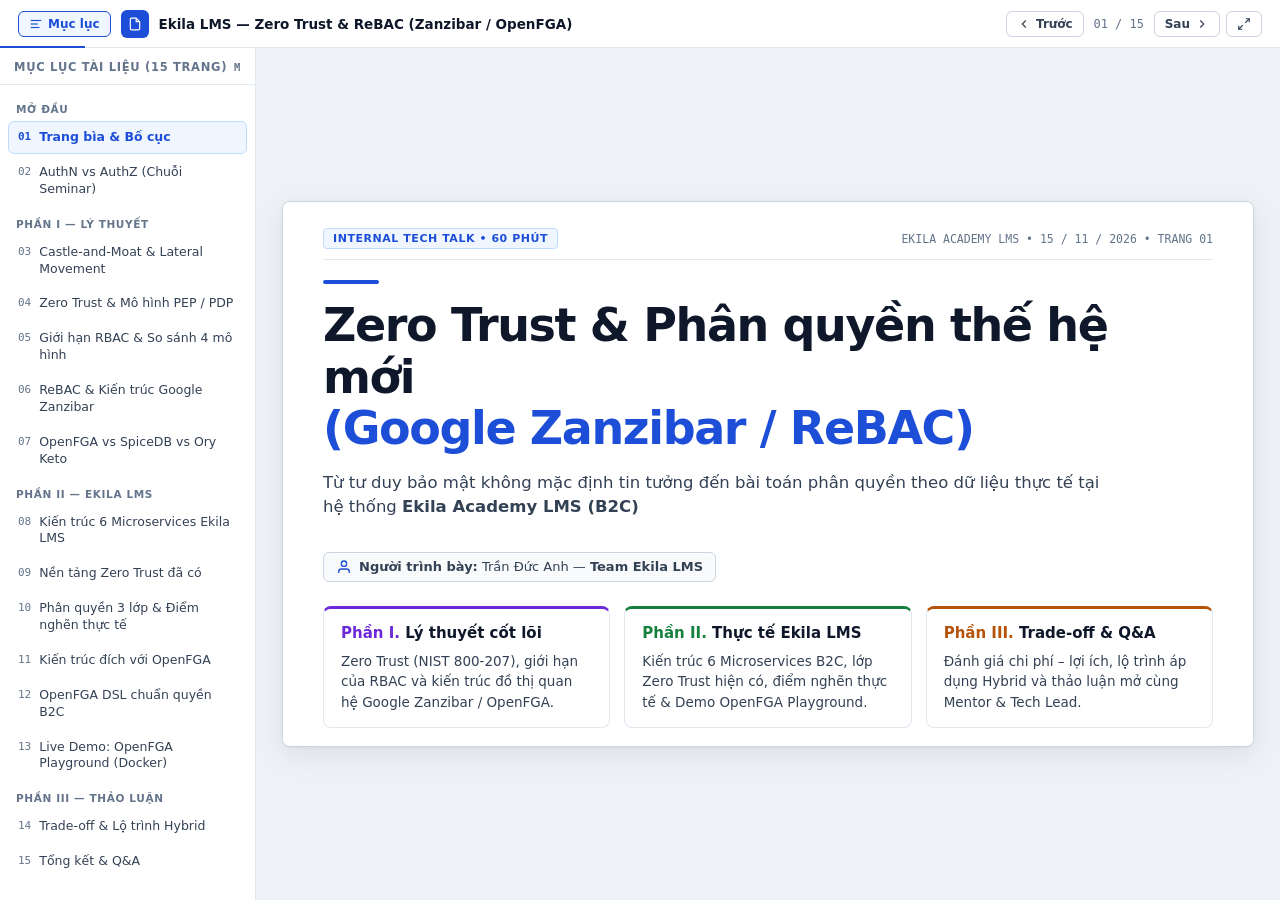
==== slides/index.html @ b3f42237 "chore: initial seminar slides, OpenFGA B2C model, docs, and CI/Pages workflow" ====
<!DOCTYPE html>
<html lang="vi">
<head>
<meta charset="UTF-8" />
<meta name="viewport" content="width=device-width, initial-scale=1.0" />
<title>Zero Trust &amp; Phân quyền thế hệ mới (Zanzibar / ReBAC) — Ekila LMS</title>
<link rel="stylesheet" href="styles.css" />
<script defer src="app.js"></script>
</head>
<body>

<!-- Top Document Toolbar (Clean, Minimalist) -->
<header class="topbar">
  <div class="brand-group">
    <button class="btn active" id="outlineBtn" onclick="toggleOutline()" title="Bật/tắt Mục lục (M)">
      <svg class="ico-sm" viewBox="0 0 24 24" fill="none" stroke="currentColor" stroke-width="2"><line x1="3" y1="6" x2="21" y2="6"/><line x1="3" y1="12" x2="15" y2="12"/><line x1="3" y1="18" x2="18" y2="18"/></svg>
      Mục lục
    </button>
    <div class="doc-icon" aria-hidden="true">
      <svg class="ico-sm" viewBox="0 0 24 24" fill="none" stroke="currentColor" stroke-width="2"><path d="M14 2H6a2 2 0 0 0-2 2v16a2 2 0 0 0 2 2h12a2 2 0 0 0 2-2V8z"/><polyline points="14 2 14 8 20 8"/></svg>
    </div>
    <span class="doc-title">Ekila LMS — Zero Trust &amp; ReBAC (Zanzibar / OpenFGA)</span>
  </div>

  <div class="toolbar-actions">
    <button class="btn" onclick="prevSlide()" aria-label="Trang trước">
      <svg class="ico-sm" viewBox="0 0 24 24" fill="none" stroke="currentColor" stroke-width="2"><polyline points="15 18 9 12 15 6"/></svg>
      Trước
    </button>
    <span class="counter" id="slideCounter">01 / 15</span>
    <button class="btn" onclick="nextSlide()" aria-label="Trang tiếp theo">
      Sau
      <svg class="ico-sm" viewBox="0 0 24 24" fill="none" stroke="currentColor" stroke-width="2"><polyline points="9 18 15 12 9 6"/></svg>
    </button>
    <button class="btn" onclick="toggleFullscreen()" title="Toàn màn hình (F)" aria-label="Toàn màn hình">
      <svg class="ico-sm" viewBox="0 0 24 24" fill="none" stroke="currentColor" stroke-width="2"><polyline points="15 3 21 3 21 9"/><polyline points="9 21 3 21 3 15"/><line x1="21" y1="3" x2="14" y2="10"/><line x1="3" y1="21" x2="10" y2="14"/></svg>
    </button>
  </div>
  <div class="progress-track"><div class="progress-line" id="progressLine"></div></div>
</header>

<!-- Workspace: Document Outline + 16:9 Paper Sheet -->
<div class="workspace">
  <aside class="outline" id="outlineRail">
    <div class="outline-head">
      <span>Mục lục tài liệu (15 trang)</span>
      <span style="font-family:var(--mono); font-size:10.5px;">M</span>
    </div>
    <div class="outline-list" id="outlineList"></div>
  </aside>

  <main class="stage">
    <div class="deck" id="deck">

      <!-- TRANG 01: COVER -->
      <section class="slide active" data-group="Mở đầu" data-title="Trang bìa & Bố cục">
        <div class="slide-top stagger" style="--i:0">
          <span class="badge">Internal Tech Talk • 60 Phút</span>
          <span class="slide-tag">EKILA ACADEMY LMS • 15 / 11 / 2026 • TRANG 01</span>
        </div>
        <div class="cover-wrap">
          <div class="cover-rule stagger" style="--i:1"></div>
          <div class="cover-title stagger" style="--i:1">
            Zero Trust &amp; Phân quyền thế hệ mới<br>
            <span class="c-primary">(Google Zanzibar / ReBAC)</span>
          </div>
          <p class="subtitle stagger" style="--i:2; font-size: 16.5px; max-width: 780px; color: var(--ink-2);">
            Từ tư duy bảo mật không mặc định tin tưởng đến bài toán phân quyền theo dữ liệu thực tế tại hệ thống <strong>Ekila Academy LMS (B2C)</strong>
          </p>
          <div class="cover-meta stagger" style="--i:3">
            <div class="pill">
              <svg class="ico c-primary" viewBox="0 0 24 24" fill="none" stroke="currentColor" stroke-width="2"><path d="M20 21v-2a4 4 0 0 0-4-4H8a4 4 0 0 0-4 4v2"/><circle cx="12" cy="7" r="4"/></svg>
              <span><strong>Người trình bày:</strong> Trần Đức Anh — <strong>Team Ekila LMS</strong></span>
            </div>
          </div>
          <div class="grid-3 stagger" style="--i:4; margin-top: 8px; flex: 0 0 auto;">
            <div class="card b-violet">
              <h3><span><span class="c-violet">Phần I.</span> Lý thuyết cốt lõi</span></h3>
              <p>Zero Trust (NIST 800-207), giới hạn của RBAC và kiến trúc đồ thị quan hệ Google Zanzibar / OpenFGA.</p>
            </div>
            <div class="card b-green">
              <h3><span><span class="c-green">Phần II.</span> Thực tế Ekila LMS</span></h3>
              <p>Kiến trúc 6 Microservices B2C, lớp Zero Trust hiện có, điểm nghẽn thực tế &amp; Demo OpenFGA Playground.</p>
            </div>
            <div class="card b-amber">
              <h3><span><span class="c-amber">Phần III.</span> Trade-off &amp; Q&amp;A</span></h3>
              <p>Đánh giá chi phí – lợi ích, lộ trình áp dụng Hybrid và thảo luận mở cùng Mentor &amp; Tech Lead.</p>
            </div>
          </div>
        </div>
      </section>

      <!-- TRANG 02: AUTHN VS AUTHZ -->
      <section class="slide" data-group="Mở đầu" data-title="AuthN vs AuthZ (Chuỗi Seminar)">
        <div class="slide-top stagger" style="--i:0">
          <span class="badge">Mở đầu • Đặt vấn đề</span>
          <span class="slide-tag">AuthN vs. AuthZ • Trang 02</span>
        </div>
        <h1 class="title stagger" style="--i:1">Kết nối chuỗi Seminar: <span class="c-primary">AuthN</span> chưa phải là <span class="c-green">AuthZ</span></h1>
        <p class="subtitle stagger" style="--i:2">Vì sao đã có Identity / Keycloak SSO và RBAC rồi mà hệ thống vẫn có thể bị rò rỉ dữ liệu (IDOR)?</p>

        <div class="grid-3" style="align-items: stretch;">
          <div class="card b-primary stagger" style="--i:3">
            <h3><span>1. Keycloak SSO / Identity</span> <span class="badge">AuthN</span></h3>
            <p><strong>Câu hỏi:</strong> <em>"Bạn có đúng là Trần Đức Anh không?"</em></p>
            <ul class="clean">
              <li>Đăng nhập, Google OAuth2, cấp phát JWT / HttpOnly Cookie.</li>
              <li>Quản lý phiên và khóa tài khoản tạm thời khi sai mật khẩu.</li>
              <li><strong>Giới hạn:</strong> Token chỉ biết danh tính và Role tổng quát, không biết bạn đã mua khóa học nào.</li>
            </ul>
          </div>
          <div class="card b-violet stagger" style="--i:4">
            <h3><span>2. RBAC Microservices</span> <span class="badge p1">AuthZ Thô</span></h3>
            <p><strong>Câu hỏi:</strong> <em>"Role INSTRUCTOR có được gọi API sửa khóa học không?"</em></p>
            <ul class="clean">
              <li>Ánh xạ <code class="inline">Role → Endpoint / Action</code> rất gọn nhẹ.</li>
              <li>Chặn nhanh người lạ hoặc Học viên gọi API của Admin.</li>
              <li><strong>Giới hạn:</strong> Không phân biệt được Giảng viên A đang sửa khóa của mình hay khóa của Giảng viên B.</li>
            </ul>
          </div>
          <div class="card b-green stagger" style="--i:5">
            <h3><span>3. Zero Trust &amp; ReBAC</span> <span class="badge p2">AuthZ Mịn</span></h3>
            <p><strong>Câu hỏi:</strong> <em>"User X có quan hệ gì với đúng bản ghi Y tại thời điểm này?"</em></p>
            <ul class="clean green">
              <li>Không tin mặc định request nội bộ giữa các microservice.</li>
              <li>Kiểm tra quyền theo <strong>mối quan hệ</strong> tới tận từng khóa học, bài giảng, bài thi, đơn hàng.</li>
              <li>Chặn đứng tấn công <strong>IDOR</strong> (OWASP API Top 10 #1).</li>
            </ul>
          </div>
        </div>
        <div class="callout stagger" style="--i:6; margin-top: 14px;">
          <strong>Key Takeaway:</strong> Identity/SSO giải quyết <strong>danh tính</strong>; RBAC giải quyết <strong>quyền theo chức năng</strong>; ReBAC + Zero Trust giải quyết <strong>quyền theo từng tài nguyên &amp; từng ngữ cảnh gọi dịch vụ</strong>.
        </div>
      </section>

      <!-- TRANG 03: CASTLE AND MOAT -->
      <section class="slide" data-group="Phần I — Lý thuyết" data-title="Castle-and-Moat & Lateral Movement">
        <div class="slide-top stagger" style="--i:0">
          <span class="badge p1">Phần I • Zero Trust</span>
          <span class="slide-tag">Castle-and-Moat • Trang 03</span>
        </div>
        <h1 class="title stagger" style="--i:1">Sự sụp đổ của <span class="c-red">Castle-and-Moat</span> &amp; Kịch bản Lateral Movement</h1>
        <p class="subtitle stagger" style="--i:2">Khi "vào được mạng nội bộ là an toàn" trở thành điểm chết trong kiến trúc Microservices</p>

        <div class="grid-2">
          <div class="svg-box stagger" style="--i:3">
            <svg viewBox="0 0 560 320" xmlns="http://www.w3.org/2000/svg">
              <defs>
                <marker id="arrRed" markerWidth="8" markerHeight="8" refX="6" refY="3" orient="auto"><path d="M0,0 L0,6 L7,3 z" fill="#dc2626"/></marker>
                <marker id="arrBlue" markerWidth="8" markerHeight="8" refX="6" refY="3" orient="auto"><path d="M0,0 L0,6 L7,3 z" fill="#1d4ed8"/></marker>
              </defs>
              <rect x="175" y="18" width="370" height="284" rx="8" fill="#ffffff" stroke="#94a3b8" stroke-dasharray="6 5" stroke-width="1.6"/>
              <text x="360" y="40" text-anchor="middle" fill="#475569" font-size="11.5" font-weight="700">MẠNG NỘI BỘ ("VÙNG TIN CẬY" TRUYỀN THỐNG)</text>

              <rect x="14" y="110" width="98" height="64" rx="6" fill="#fef2f2" stroke="#dc2626" stroke-width="1.6"/>
              <text x="63" y="138" text-anchor="middle" fill="#991b1b" font-size="12" font-weight="700">Attacker</text>
              <text x="63" y="156" text-anchor="middle" fill="#dc2626" font-size="10">Khai thác / SSRF</text>

              <rect x="194" y="110" width="98" height="64" rx="6" fill="#eff6ff" stroke="#1d4ed8" stroke-width="1.6"/>
              <text x="243" y="138" text-anchor="middle" fill="#1e3a8a" font-size="12" font-weight="700">API Gateway</text>
              <text x="243" y="156" text-anchor="middle" fill="#475569" font-size="10">Chốt chặn biên</text>

              <rect x="336" y="68" width="184" height="58" rx="6" fill="#fffbeb" stroke="#d97706" stroke-width="1.6"/>
              <text x="428" y="93" text-anchor="middle" fill="#92400e" font-size="12" font-weight="700">Service Phụ (Bị chiếm)</text>
              <text x="428" y="110" text-anchor="middle" fill="#475569" font-size="10">Hoặc giả mạo X-User-Id</text>

              <rect x="336" y="176" width="184" height="64" rx="6" fill="#fef2f2" stroke="#dc2626" stroke-width="1.6"/>
              <text x="428" y="203" text-anchor="middle" fill="#991b1b" font-size="12" font-weight="700">Commerce / Identity</text>
              <text x="428" y="221" text-anchor="middle" fill="#475569" font-size="10">Tin mặc định cuộc gọi nội bộ</text>

              <line x1="112" y1="142" x2="188" y2="142" stroke="#1d4ed8" stroke-width="2" class="flow-line" marker-end="url(#arrBlue)"/>
              <line x1="292" y1="128" x2="330" y2="100" stroke="#dc2626" stroke-width="2" class="flow-line" marker-end="url(#arrRed)"/>
              <line x1="428" y1="126" x2="428" y2="170" stroke="#dc2626" stroke-width="2.2" class="flow-line" marker-end="url(#arrRed)"/>
              <text x="438" y="154" fill="#dc2626" font-size="11" font-weight="700">Lateral Movement</text>

              <rect x="200" y="255" width="320" height="32" rx="6" fill="#fef2f2" stroke="#fecaca"/>
              <text x="360" y="275" text-anchor="middle" fill="#991b1b" font-size="11.5" font-weight="600">Không kiểm tra chữ ký &amp; quyền nội bộ → Sập dây chuyền</text>
            </svg>
          </div>
          <div class="card b-red stagger" style="--i:4">
            <h3>Vì sao Castle-and-Moat thất bại ở Microservices?</h3>
            <ul class="clean red">
              <li><strong>Bề mặt tấn công phân tán:</strong> Không còn 1 máy chủ nguyên khối; nhiều service giao tiếp qua mạng nội bộ, container và hàng đợi.</li>
              <li><strong>Rủi ro Header Spoofing:</strong> Nếu service phía sau tin mù quáng vào <code class="inline">X-User-Id</code> mà không xác minh chữ ký từ Gateway, lỗ hổng ở 1 service phụ có thể giả danh Admin.</li>
              <li><strong>Lateral Movement (Di chuyển ngang):</strong> Service phụ bị xâm nhập dễ dàng gọi sang endpoint nội bộ của Thanh toán hoặc Identity nếu thiếu xác thực từng hop.</li>
            </ul>
            <div class="callout red" style="margin-top:auto;">
              <strong>Chuyển đổi tư duy:</strong> Ranh giới bảo mật không còn nằm ở "bức tường mạng" mà nằm trên <strong>từng request, từng danh tính và từng đối tượng dữ liệu</strong>.
            </div>
          </div>
        </div>
      </section>

      <!-- TRANG 04: ZERO TRUST & PEP/PDP -->
      <section class="slide" data-group="Phần I — Lý thuyết" data-title="Zero Trust & Mô hình PEP / PDP">
        <div class="slide-top stagger" style="--i:0">
          <span class="badge p1">Phần I • Zero Trust</span>
          <span class="slide-tag">NIST SP 800-207 • Trang 04</span>
        </div>
        <h1 class="title stagger" style="--i:1">Zero Trust Architecture: <span class="c-primary">3 Trụ cột</span> &amp; Mô hình <span class="c-green">PEP / PDP</span></h1>
        <p class="subtitle stagger" style="--i:2">"Never Trust, Always Verify" — Không tin mặc định bất kỳ request nào, kể cả từ mạng nội bộ</p>

        <div class="grid-3" style="flex: 0 0 auto; margin-bottom: 14px;">
          <div class="card b-primary stagger" style="--i:3">
            <h3>1. Verify Explicitly</h3>
            <p>Luôn xác thực và kiểm tra quyền dựa trên đầy đủ ngữ cảnh: JWT ngắn hạn, chữ ký nội bộ, danh tính dịch vụ gọi và trạng thái phiên.</p>
          </div>
          <div class="card b-green stagger" style="--i:4">
            <h3>2. Least Privilege</h3>
            <p>Chỉ cấp quyền tối thiểu vừa đủ trên đúng tài nguyên cần thao tác (chỉ học khóa đã mua, chỉ sửa bài thuộc khóa mình).</p>
          </div>
          <div class="card b-amber stagger" style="--i:5">
            <h3>3. Assume Breach</h3>
            <p>Thiết kế với tâm thế kẻ tấn công đã vào trong: cô lập dịch vụ nội bộ, xác thực từng hop, nhật ký kiểm toán bất biến.</p>
          </div>
        </div>

        <div class="card stagger" style="--i:6; flex:1;">
          <h3>Kiến trúc tách rời PEP (Thực thi) &amp; PDP (Ra quyết định)</h3>
          <div class="svg-box" style="height: 185px;">
            <svg viewBox="0 0 820 155" xmlns="http://www.w3.org/2000/svg">
              <defs>
                <marker id="arB4" markerWidth="8" markerHeight="8" refX="6" refY="3" orient="auto"><path d="M0,0 L0,6 L7,3 z" fill="#1d4ed8"/></marker>
                <marker id="arG4" markerWidth="8" markerHeight="8" refX="6" refY="3" orient="auto"><path d="M0,0 L0,6 L7,3 z" fill="#15803d"/></marker>
                <marker id="arV4" markerWidth="8" markerHeight="8" refX="6" refY="3" orient="auto"><path d="M0,0 L0,6 L7,3 z" fill="#6d28d9"/></marker>
              </defs>
              <rect x="14" y="42" width="120" height="66" rx="6" fill="#ffffff" stroke="#94a3b8" stroke-width="1.5"/>
              <text x="74" y="70" text-anchor="middle" fill="#0f172a" font-size="13" font-weight="700">Client + JWT</text>
              <text x="74" y="90" text-anchor="middle" fill="#64748b" font-size="11">Request API</text>

              <rect x="180" y="42" width="150" height="66" rx="6" fill="#eff6ff" stroke="#1d4ed8" stroke-width="1.6"/>
              <text x="255" y="68" text-anchor="middle" fill="#1e3a8a" font-size="13" font-weight="700">Gateway (AuthN)</text>
              <text x="255" y="88" text-anchor="middle" fill="#475569" font-size="10.5">Verify JWT + Ký nội bộ</text>

              <rect x="380" y="34" width="190" height="82" rx="6" fill="#f0fdf4" stroke="#15803d" stroke-width="1.6"/>
              <text x="475" y="60" text-anchor="middle" fill="#166534" font-size="13" font-weight="700">Microservice (PEP)</text>
              <text x="475" y="78" text-anchor="middle" fill="#334155" font-size="11">Policy Enforcement Point</text>
              <text x="475" y="96" text-anchor="middle" fill="#64748b" font-size="10">Thực thi &amp; ẩn lỗi 404</text>

              <rect x="630" y="34" width="175" height="82" rx="6" fill="#f5f3ff" stroke="#6d28d9" stroke-width="1.6"/>
              <text x="717" y="60" text-anchor="middle" fill="#5b21b6" font-size="13" font-weight="700">AuthZ Engine (PDP)</text>
              <text x="717" y="78" text-anchor="middle" fill="#334155" font-size="11">Policy Decision Point</text>
              <text x="717" y="96" text-anchor="middle" fill="#64748b" font-size="10">OpenFGA / Zanzibar Graph</text>

              <line x1="134" y1="75" x2="174" y2="75" stroke="#1d4ed8" stroke-width="2" class="flow-line" marker-end="url(#arB4)"/>
              <line x1="330" y1="75" x2="374" y2="75" stroke="#1d4ed8" stroke-width="2" class="flow-line" marker-end="url(#arB4)"/>
              <line x1="570" y1="62" x2="624" y2="62" stroke="#15803d" stroke-width="2" class="flow-line" marker-end="url(#arG4)"/>
              <text x="597" y="54" text-anchor="middle" fill="#15803d" font-size="10.5" font-weight="700">Check?</text>
              <line x1="624" y1="90" x2="576" y2="90" stroke="#6d28d9" stroke-width="2" class="flow-line-slow" marker-end="url(#arV4)"/>
              <text x="600" y="106" text-anchor="middle" fill="#6d28d9" font-size="10.5" font-weight="700">Allow / Deny</text>
            </svg>
          </div>
        </div>
      </section>

      <!-- TRANG 05: GIOI HAN RBAC -->
      <section class="slide" data-group="Phần I — Lý thuyết" data-title="Giới hạn RBAC & So sánh 4 mô hình">
        <div class="slide-top stagger" style="--i:0">
          <span class="badge p1">Phần I • Giới hạn mô hình cũ</span>
          <span class="slide-tag">ACL vs RBAC vs ABAC vs ReBAC • Trang 05</span>
        </div>
        <h1 class="title stagger" style="--i:1">Vì sao <span class="c-amber">RBAC</span> truyền thống chưa đủ khi hệ thống mở rộng?</h1>
        <p class="subtitle stagger" style="--i:2">So sánh 4 mô hình phân quyền và 2 bẫy kỹ thuật khiến RBAC quá tải</p>

        <table class="cmp stagger" style="--i:3; margin-bottom: 14px;">
          <thead>
            <tr>
              <th>Tiêu chí</th>
              <th>ACL</th>
              <th>RBAC</th>
              <th>ABAC</th>
              <th>ReBAC (Zanzibar)</th>
            </tr>
          </thead>
          <tbody>
            <tr>
              <td><strong>Đơn vị cốt lõi</strong></td>
              <td>Danh sách User gắn vào Resource</td>
              <td>Role tĩnh (<code class="inline">INSTRUCTOR</code>)</td>
              <td>Thuộc tính (IP, giờ, phòng ban...)</td>
              <td><strong>Đồ thị quan hệ</strong> (<code class="inline">object#rel@user</code>)</td>
            </tr>
            <tr>
              <td><strong>Phân cấp &amp; Kế thừa</strong></td>
              <td>Không</td>
              <td>Hạn chế (kế thừa Role)</td>
              <td>Khó biểu diễn cây tài nguyên</td>
              <td><strong>Tự nhiên</strong> (Course → Lesson / Quiz)</td>
            </tr>
            <tr>
              <td><strong>Độ mịn theo dữ liệu</strong></td>
              <td>Tốt nhưng rời rạc</td>
              <td><strong>Kém</strong> (dễ lộ IDOR nếu thiếu guard)</td>
              <td>Tốt nhưng rule dễ phình to</td>
              <td><strong>Cực mịn</strong> tới từng bản ghi</td>
            </tr>
            <tr>
              <td><strong>Kiểm toán "Ai có quyền gì?"</strong></td>
              <td>Chậm</td>
              <td>Chỉ biết theo Role</td>
              <td>Rất khó Audit</td>
              <td><strong>Nhanh</strong> (<code class="inline">ListObjects</code> / <code class="inline">Expand</code>)</td>
            </tr>
            <tr class="hl">
              <td><strong>Phù hợp nhất cho</strong></td>
              <td>File đơn giản</td>
              <td>Phân quyền API / Menu thô</td>
              <td>Luật theo ngữ cảnh thời gian/IP</td>
              <td><strong>Microservices nhiều quan hệ dữ liệu</strong></td>
            </tr>
          </tbody>
        </table>

        <div class="grid-2 stagger" style="--i:4; flex: 0 0 auto;">
          <div class="callout amber">
            <strong>Role Explosion (Bùng nổ vai trò):</strong> Nếu cố nhét ID khóa học vào Role (<code class="inline">INSTRUCTOR_COURSE_101</code>), khi có 10.000 khóa học thì JWT phình to và không thể quản trị nổi.
          </div>
          <div class="callout red">
            <strong>Logic kiểm tra sở hữu rải rác:</strong> Để chặn IDOR, developer phải tự viết logic kiểm tra sở hữu lặp đi lặp lại trong từng Service và từng câu truy vấn SQL.
          </div>
        </div>
      </section>

      <!-- TRANG 06: REBAC & GOOGLE ZANZIBAR (MERGED, ZERO OVERLAP) -->
      <section class="slide" data-group="Phần I — Lý thuyết" data-title="ReBAC & Kiến trúc Google Zanzibar">
        <div class="slide-top stagger" style="--i:0">
          <span class="badge p1">Phần I • ReBAC &amp; Google Zanzibar</span>
          <span class="slide-tag">Graph Model &amp; Consistency • Trang 06</span>
        </div>
        <h1 class="title stagger" style="--i:1">Tư duy <span class="c-green">ReBAC</span> &amp; Kiến trúc <span class="c-primary">Google Zanzibar</span></h1>
        <p class="subtitle stagger" style="--i:2">Biểu diễn quyền bằng đồ thị <code class="inline">object#relation@user</code> với độ trễ &lt; 10ms và nhất quán cao</p>

        <div class="grid-12">
          <div style="display:flex; flex-direction:column; gap:10px;">
            <div class="card b-green stagger" style="--i:3">
              <h3>1. Relation Tuples &amp; Kế thừa bắc cầu</h3>
              <pre class="code"><span class="tp">course:spring-boot</span>#<span class="rel">instructor</span>@<span class="kw">user:duy</span>
<span class="tp">course:spring-boot</span>#<span class="rel">enrolled</span>@<span class="kw">user:khanh</span>
<span class="tp">lesson:jwt-01</span>#<span class="rel">parent_course</span>@<span class="tp">course:spring-boot</span></pre>
              <p>Chỉ cần nối 1 cạnh <code class="inline">enrolled</code> tới Khóa học — engine tự suy diễn (<code class="inline">from</code>) xuống toàn bộ Bài giảng &amp; Quiz con.</p>
            </div>

            <div class="card b-amber stagger" style="--i:4">
              <h3>2. Cơ chế cốt lõi của Google Zanzibar</h3>
              <ul class="clean amber">
                <li><strong>New Enemy &amp; Zookie:</strong> Sau khi thu hồi quyền/hoàn tiền, Consistency Token ngăn cache cũ làm rò rỉ bài giảng/đề thi mới vừa thêm.</li>
                <li><strong>Tối ưu hiệu năng:</strong> Tiền tính toán nhóm lồng sâu (<em>Leopard</em>) + gửi request song song chống tail-latency (<em>Request Hedging</em>).</li>
              </ul>
            </div>
          </div>

          <div class="svg-box stagger" style="--i:5">
            <svg viewBox="0 0 540 300" xmlns="http://www.w3.org/2000/svg">
              <defs>
                <marker id="arGr6" markerWidth="8" markerHeight="8" refX="6" refY="3" orient="auto"><path d="M0,0 L0,6 L7,3 z" fill="#15803d"/></marker>
                <marker id="arBl6" markerWidth="8" markerHeight="8" refX="6" refY="3" orient="auto"><path d="M0,0 L0,6 L7,3 z" fill="#1d4ed8"/></marker>
              </defs>
              <rect x="20" y="42" width="122" height="52" rx="6" fill="#f0fdf4" stroke="#15803d" stroke-width="1.6"/>
              <text x="81" y="65" text-anchor="middle" fill="#166534" font-size="12.5" font-weight="700">user:duy</text>
              <text x="81" y="83" text-anchor="middle" fill="#475569" font-size="10.5">Giảng viên</text>

              <rect x="20" y="182" width="122" height="52" rx="6" fill="#f0fdf4" stroke="#15803d" stroke-width="1.6"/>
              <text x="81" y="205" text-anchor="middle" fill="#166534" font-size="12.5" font-weight="700">user:khanh</text>
              <text x="81" y="223" text-anchor="middle" fill="#475569" font-size="10.5">Học viên đã mua</text>

              <rect x="208" y="110" width="154" height="62" rx="6" fill="#eff6ff" stroke="#1d4ed8" stroke-width="1.8"/>
              <text x="285" y="137" text-anchor="middle" fill="#1e3a8a" font-size="13" font-weight="800">course:spring-boot</text>
              <text x="285" y="156" text-anchor="middle" fill="#475569" font-size="10.5">Tài nguyên cha</text>

              <rect x="405" y="44" width="120" height="52" rx="6" fill="#f5f3ff" stroke="#6d28d9" stroke-width="1.6"/>
              <text x="465" y="67" text-anchor="middle" fill="#5b21b6" font-size="12" font-weight="700">lesson:jwt-01</text>
              <text x="465" y="84" text-anchor="middle" fill="#475569" font-size="10">Bài giảng con</text>

              <rect x="405" y="184" width="120" height="52" rx="6" fill="#f5f3ff" stroke="#6d28d9" stroke-width="1.6"/>
              <text x="465" y="207" text-anchor="middle" fill="#5b21b6" font-size="12" font-weight="700">quiz:quiz-auth</text>
              <text x="465" y="224" text-anchor="middle" fill="#475569" font-size="10">Bài kiểm tra con</text>

              <line x1="142" y1="74" x2="203" y2="124" stroke="#15803d" stroke-width="2" class="flow-line" marker-end="url(#arGr6)"/>
              <text x="166" y="88" fill="#15803d" font-size="11" font-weight="700">instructor</text>

              <line x1="142" y1="202" x2="203" y2="156" stroke="#15803d" stroke-width="2" class="flow-line" marker-end="url(#arGr6)"/>
              <text x="165" y="192" fill="#15803d" font-size="11" font-weight="700">enrolled</text>

              <line x1="405" y1="76" x2="366" y2="120" stroke="#1d4ed8" stroke-width="2" class="flow-line-slow" marker-end="url(#arBl6)"/>
              <text x="394" y="114" fill="#1d4ed8" font-size="10.5" font-weight="600">parent_course</text>

              <line x1="405" y1="204" x2="366" y2="162" stroke="#1d4ed8" stroke-width="2" class="flow-line-slow" marker-end="url(#arBl6)"/>
              <text x="394" y="176" fill="#1d4ed8" font-size="10.5" font-weight="600">parent_course</text>
            </svg>
          </div>
        </div>
      </section>

      <!-- TRANG 07: OPEN SOURCE ECOSYSTEM -->
      <section class="slide" data-group="Phần I — Lý thuyết" data-title="OpenFGA vs SpiceDB vs Ory Keto">
        <div class="slide-top stagger" style="--i:0">
          <span class="badge p1">Phần I • Công cụ thực tế</span>
          <span class="slide-tag">Open-Source Zanzibar • Trang 07</span>
        </div>
        <h1 class="title stagger" style="--i:1">Hệ sinh thái mã nguồn mở: Chọn công cụ nào cho Backend?</h1>
        <p class="subtitle stagger" style="--i:2">3 bản hiện thực hóa chuẩn Google Zanzibar phổ biến nhất hiện nay</p>

        <div class="grid-3">
          <div class="card b-green stagger" style="--i:3">
            <h3><span>OpenFGA</span> <span class="badge p2">Khuyên dùng</span></h3>
            <ul class="clean green">
              <li><strong>Chủ quản:</strong> Dự án thuộc CNCF (xuất phát từ Auth0/Okta).</li>
              <li><strong>Ngôn ngữ định nghĩa:</strong> DSL cực kỳ sạch, dễ đọc cho cả Dev lẫn Reviewer.</li>
              <li><strong>Tích hợp:</strong> Hỗ trợ tốt <strong>PostgreSQL</strong> (trùng DB stack hiện tại), Java/Spring &amp; Node SDK, CLI <code class="inline">fga model test</code>.</li>
            </ul>
          </div>
          <div class="card b-primary stagger" style="--i:4">
            <h3>SpiceDB (AuthZed)</h3>
            <ul class="clean">
              <li><strong>Điểm mạnh:</strong> Kiến trúc bám sát bài báo gốc của Google Zanzibar nhất.</li>
              <li><strong>Nhất quán:</strong> Xử lý <strong>ZedToken (Zookie)</strong> cực mạnh, hỗ trợ CockroachDB / PostgreSQL phân tán.</li>
              <li><strong>Phù hợp:</strong> Hệ thống cần độ nhất quán nghiêm ngặt ở quy mô lớn.</li>
            </ul>
          </div>
          <div class="card b-violet stagger" style="--i:5">
            <h3>Ory Keto</h3>
            <ul class="clean">
              <li><strong>Điểm mạnh:</strong> Nằm trong hệ sinh thái Ory (cùng Ory Hydra / Kratos).</li>
              <li><strong>Giao thức:</strong> Hỗ trợ tốt gRPC / REST và cú pháp OPL (TypeScript-like).</li>
              <li><strong>Phù hợp:</strong> Đội ngũ đang dùng trọn bộ Ory Stack.</li>
            </ul>
          </div>
        </div>
        <div class="callout green stagger" style="--i:6; margin-top: 14px;">
          <strong>Lựa chọn cho Ekila LMS:</strong> <strong>OpenFGA</strong> — vì dùng chung được PostgreSQL 16 của dự án, DSL trực quan và có sẵn giao diện Playground + CLI test YAML.
        </div>
      </section>

      <!-- TRANG 08: KIEN TRUC EKILA LMS HIEN TAI -->
      <section class="slide" data-group="Phần II — Ekila LMS" data-title="Kiến trúc 6 Microservices Ekila LMS">
        <div class="slide-top stagger" style="--i:0">
          <span class="badge p2">Phần II • Thực tế Ekila LMS (B2C)</span>
          <span class="slide-tag">Current Architecture • Trang 08</span>
        </div>
        <h1 class="title stagger" style="--i:1">Bức tranh kiến trúc <span class="c-primary">Ekila Academy LMS</span> hiện tại</h1>
        <p class="subtitle stagger" style="--i:2">6 Microservices độc lập theo mô hình Database-per-Service (PostgreSQL 16 + Redis 7 + MinIO S3)</p>

        <div class="grid-21">
          <div class="svg-box stagger" style="--i:3">
            <svg viewBox="0 0 580 310" xmlns="http://www.w3.org/2000/svg">
              <defs>
                <marker id="arB9" markerWidth="7" markerHeight="7" refX="5" refY="3" orient="auto"><path d="M0,0 L0,6 L6,3 z" fill="#1d4ed8"/></marker>
                <marker id="arA9" markerWidth="7" markerHeight="7" refX="5" refY="3" orient="auto"><path d="M0,0 L0,6 L6,3 z" fill="#b45309"/></marker>
              </defs>
              <rect x="20" y="18" width="135" height="44" rx="6" fill="#ffffff" stroke="#64748b"/>
              <text x="87" y="44" text-anchor="middle" fill="#0f172a" font-size="11.5" font-weight="700">Next.js 16 (Web B2C)</text>

              <rect x="195" y="18" width="130" height="44" rx="6" fill="#ffffff" stroke="#64748b"/>
              <text x="260" y="44" text-anchor="middle" fill="#334155" font-size="11.5" font-weight="700">Traefik Proxy</text>

              <rect x="365" y="18" width="195" height="44" rx="6" fill="#eff6ff" stroke="#1d4ed8" stroke-width="1.6"/>
              <text x="462" y="38" text-anchor="middle" fill="#1e3a8a" font-size="12" font-weight="800">API Gateway (:8080)</text>
              <text x="462" y="53" text-anchor="middle" fill="#475569" font-size="9.5">JWT + Strip Header + HMAC 5-tuple</text>

              <line x1="155" y1="40" x2="189" y2="40" stroke="#1d4ed8" stroke-width="1.8" class="flow-line" marker-end="url(#arB9)"/>
              <line x1="325" y1="40" x2="359" y2="40" stroke="#1d4ed8" stroke-width="1.8" class="flow-line" marker-end="url(#arB9)"/>

              <rect x="16" y="110" width="102" height="66" rx="6" fill="#f5f3ff" stroke="#6d28d9" stroke-width="1.4"/>
              <text x="67" y="133" text-anchor="middle" fill="#5b21b6" font-size="11.5" font-weight="700">Identity</text>
              <text x="67" y="149" text-anchor="middle" fill="#475569" font-size="9.5">AuthN / Roles</text>
              <text x="67" y="164" text-anchor="middle" fill="#64748b" font-size="9">identity_db</text>

              <rect x="128" y="110" width="102" height="66" rx="6" fill="#eff6ff" stroke="#1d4ed8" stroke-width="1.4"/>
              <text x="179" y="133" text-anchor="middle" fill="#1e3a8a" font-size="11.5" font-weight="700">Catalog</text>
              <text x="179" y="149" text-anchor="middle" fill="#475569" font-size="9.5">Courses / MinIO</text>
              <text x="179" y="164" text-anchor="middle" fill="#64748b" font-size="9">catalog_db</text>

              <rect x="240" y="110" width="102" height="66" rx="6" fill="#eff6ff" stroke="#1d4ed8" stroke-width="1.4"/>
              <text x="291" y="133" text-anchor="middle" fill="#1e3a8a" font-size="11.5" font-weight="700">Learning</text>
              <text x="291" y="149" text-anchor="middle" fill="#475569" font-size="9.5">Enroll / Progress</text>
              <text x="291" y="164" text-anchor="middle" fill="#64748b" font-size="9">learning_db</text>

              <rect x="352" y="110" width="102" height="66" rx="6" fill="#fffbeb" stroke="#b45309" stroke-width="1.4"/>
              <text x="403" y="133" text-anchor="middle" fill="#92400e" font-size="11.5" font-weight="700">Assessment</text>
              <text x="403" y="149" text-anchor="middle" fill="#475569" font-size="9.5">Quiz / Auto-Grade</text>
              <text x="403" y="164" text-anchor="middle" fill="#64748b" font-size="9">assessment_db</text>

              <rect x="464" y="110" width="102" height="66" rx="6" fill="#f0fdf4" stroke="#15803d" stroke-width="1.4"/>
              <text x="515" y="133" text-anchor="middle" fill="#166534" font-size="11.5" font-weight="700">Commerce</text>
              <text x="515" y="149" text-anchor="middle" fill="#475569" font-size="9.5">VietQR / Orders</text>
              <text x="515" y="164" text-anchor="middle" fill="#64748b" font-size="9">commerce_db</text>

              <path d="M462,62 L462,84 L67,84 L67,104" fill="none" stroke="#1d4ed8" stroke-width="1.3" marker-end="url(#arB9)"/>
              <path d="M179,84 L179,104" fill="none" stroke="#1d4ed8" stroke-width="1.3" marker-end="url(#arB9)"/>
              <path d="M291,84 L291,104" fill="none" stroke="#1d4ed8" stroke-width="1.3" marker-end="url(#arB9)"/>
              <path d="M403,84 L403,104" fill="none" stroke="#1d4ed8" stroke-width="1.3" marker-end="url(#arB9)"/>
              <path d="M515,84 L515,104" fill="none" stroke="#1d4ed8" stroke-width="1.3" marker-end="url(#arB9)"/>

              <path d="M352,195 Q290,224 185,180" fill="none" stroke="#b45309" stroke-width="1.8" class="flow-line" marker-end="url(#arA9)"/>
              <text x="275" y="218" text-anchor="middle" fill="#b45309" font-size="10.5" font-weight="700">Gọi chéo kiểm tra chủ sở hữu khóa</text>

              <rect x="352" y="242" width="214" height="52" rx="6" fill="#fef2f2" stroke="#dc2626" stroke-width="1.4"/>
              <text x="459" y="264" text-anchor="middle" fill="#991b1b" font-size="11.5" font-weight="700">Notification (:8086 — Cô lập)</text>
              <text x="459" y="281" text-anchor="middle" fill="#475569" font-size="9.5">Không public qua Gateway • Chỉ nhận nội bộ</text>

              <line x1="515" y1="176" x2="515" y2="236" stroke="#15803d" stroke-width="1.5" class="flow-line-slow" marker-end="url(#arB9)"/>
              <path d="M464,170 L325,200 L295,180" fill="none" stroke="#15803d" stroke-width="1.4" stroke-dasharray="3 3"/>
              <text x="530" y="212" fill="#15803d" font-size="10" font-weight="700">Outbox</text>
            </svg>
          </div>

          <div class="card b-violet stagger" style="--i:4">
            <h3>Vị trí AuthN (Identity tự xây vs Keycloak)</h3>
            <ul class="clean">
              <li><strong>Hiện tại:</strong> Dự án tự phát triển <strong>Identity Service</strong> (đăng ký, xác minh mail, khóa tạm 5 lần sai, xoay vòng Refresh Token, Google OAuth2, lộ trình HttpOnly Cookie).</li>
              <li><strong>Điểm chung với Keycloak SSO:</strong> Dù dùng Identity tự xây hay Keycloak thì tầng này chỉ giải quyết <strong>AuthN &amp; Role tổng quát</strong>.</li>
              <li><strong>Đặc thù Database-per-Service:</strong> 6 dịch vụ sở hữu 6 PostgreSQL DB tách biệt hoàn toàn — không JOIN chéo DB được.</li>
            </ul>
          </div>
        </div>
      </section>

      <!-- TRANG 09: ZERO TRUST DA LAM TOT -->
      <section class="slide" data-group="Phần II — Ekila LMS" data-title="Nền tảng Zero Trust đã có">
        <div class="slide-top stagger" style="--i:0">
          <span class="badge p2">Phần II • Thực tế Ekila LMS (B2C)</span>
          <span class="slide-tag">Zero Trust Foundation • Trang 09</span>
        </div>
        <h1 class="title stagger" style="--i:1">Những nền tảng <span class="c-green">Zero Trust</span> Ekila LMS đã triển khai</h1>
        <p class="subtitle stagger" style="--i:2">Dự án không bắt đầu từ con số 0 — đã có 4 chốt chặn bảo mật quan trọng đang vận hành</p>

        <div class="grid-2">
          <div class="card b-green stagger" style="--i:3">
            <h3>1. Chốt chặn Gateway &amp; Chống giả mạo Header</h3>
            <p>Mọi request từ Internet đều đi qua API Gateway; Gateway xác thực JWT và <strong>tước bỏ triệt để các header danh tính giả mạo</strong> do client tự gắn trước khi chuyển tiếp vào trong.</p>
          </div>
          <div class="card b-green stagger" style="--i:4">
            <h3>2. Chữ ký nội bộ HMAC-SHA256 (5-Tuple)</h3>
            <p>Giao tiếp nội bộ được ký trên 5 yếu tố: <code class="inline">METHOD : PATH : USER_ID : ROLES : TIMESTAMP</code> (cửa sổ ±60s) → Chặn tái sử dụng chữ ký từ API đọc sang API ghi, giảm rủi ro Lateral Movement.</p>
          </div>
          <div class="card b-primary stagger" style="--i:5">
            <h3>3. Cô lập dịch vụ &amp; Che giấu tồn tại (403 → 404)</h3>
            <p>Dịch vụ gửi email (Notification) bị cô lập hoàn toàn khỏi Gateway. Các tài nguyên cá nhân/khóa học trả về <strong>404 Not Found</strong> nếu người gọi không sở hữu để chống dò quét IDOR.</p>
          </div>
          <div class="card b-amber stagger" style="--i:6">
            <h3>4. Nhật ký kiểm toán bất biến &amp; Hướng nâng cấp</h3>
            <p>Bảng audit log IAM chỉ cho phép ghi thêm (<strong>Append-only</strong>), chặn sửa/xóa ở tầng DB. <br><em>Hướng nâng cấp tiếp theo:</em> Bổ sung Redis Nonce chống replay trong cửa sổ 60s và mã hóa mTLS giữa các container.</p>
          </div>
        </div>
      </section>

      <!-- TRANG 10: PHAN QUYEN 3 LOP & DIEM NGHEN -->
      <section class="slide" data-group="Phần II — Ekila LMS" data-title="Phân quyền 3 lớp & Điểm nghẽn thực tế">
        <div class="slide-top stagger" style="--i:0">
          <span class="badge p2">Phần II • Thực tế Ekila LMS (B2C)</span>
          <span class="slide-tag">Pain Points • Trang 10</span>
        </div>
        <h1 class="title stagger" style="--i:1">Mô hình phân quyền 3 lớp hiện tại &amp; <span class="c-red">Điểm nghẽn thực tế</span></h1>
        <p class="subtitle stagger" style="--i:2">Đối chiếu đúng 4 vai trò B2C đang chạy: <code class="inline">STUDENT</code>, <code class="inline">INSTRUCTOR</code>, <code class="inline">CONTENT_ADMIN</code>, <code class="inline">SYSTEM_ADMIN</code></p>

        <div class="grid-2">
          <div class="card b-primary stagger" style="--i:3">
            <h3>Hiện tại: 3 lớp phòng thủ (Hoạt động tốt cho MVP)</h3>
            <ul class="clean">
              <li><strong>Lớp 1 — RBAC tĩnh theo API:</strong> Khớp ma trận quyền giữa 4 vai trò (Giảng viên soạn khóa, chỉ Content/System Admin duyệt xuất bản; Content Admin chỉ đọc đơn hàng, không hủy đơn).</li>
              <li><strong>Lớp 2 — Kiểm tra sở hữu (Chống IDOR):</strong> Từng dịch vụ kiểm tra chủ sở hữu khóa học, lượt làm Quiz (hệ thống tự động chấm), đơn hàng VietQR và ẩn lỗi thành 404.</li>
              <li><strong>Lớp 3 — Scope Query:</strong> Lọc dữ liệu theo phạm vi <code class="inline">cá nhân</code>, <code class="inline">khóa học</code>, hoặc <code class="inline">toàn hệ thống</code>.</li>
            </ul>
          </div>

          <div class="card b-red stagger" style="--i:4">
            <h3>Điểm nghẽn thực tế khi B2C mở rộng quy mô</h3>
            <ul class="clean red">
              <li><strong>Phụ thuộc chéo vì tách DB:</strong> Điểm nghẽn có thật tại dự án: khi Giảng viên quản lý ngân hàng câu hỏi ở <strong>Assessment</strong>, dịch vụ này phải <strong>gọi mạng sang Catalog</strong> để xác minh chủ sở hữu khóa học (nếu Catalog gián đoạn, Assessment trả lỗi <code class="inline">503</code>).</li>
              <li><strong>Logic kiểm tra quyền phân mảnh:</strong> Quy tắc nằm rải rác giữa cấu hình RBAC và các chốt chặn thủ công trong từng microservice.</li>
              <li><strong>Khó mở rộng cộng tác / gói combo:</strong> Khi cần nhiều giảng viên đồng sở hữu 1 khóa hoặc gói combo nhiều khóa, logic kiểm tra thủ công sẽ phình nhanh.</li>
            </ul>
          </div>
        </div>
      </section>

      <!-- TRANG 11: KIEN TRUC DICH -->
      <section class="slide" data-group="Phần II — Ekila LMS" data-title="Kiến trúc đích với OpenFGA">
        <div class="slide-top stagger" style="--i:0">
          <span class="badge p2">Phần II • Kiến trúc đề xuất</span>
          <span class="slide-tag">Target Architecture • Trang 11</span>
        </div>
        <h1 class="title stagger" style="--i:1">Kiến trúc đích: Tách <span class="c-violet">OpenFGA (PDP)</span> cho Ekila LMS</h1>
        <p class="subtitle stagger" style="--i:2">Loại bỏ lời gọi kiểm tra quyền chéo giữa các Microservice nhưng vẫn bảo toàn cơ chế chống IDOR 403 → 404</p>

        <div class="svg-box stagger" style="--i:3; height: 235px; margin-bottom: 12px;">
          <svg viewBox="0 0 860 215" xmlns="http://www.w3.org/2000/svg">
            <defs>
              <marker id="a12b" markerWidth="7" markerHeight="7" refX="5" refY="3" orient="auto"><path d="M0,0 L0,6 L6,3 z" fill="#1d4ed8"/></marker>
              <marker id="a12g" markerWidth="7" markerHeight="7" refX="5" refY="3" orient="auto"><path d="M0,0 L0,6 L6,3 z" fill="#15803d"/></marker>
              <marker id="a12v" markerWidth="7" markerHeight="7" refX="5" refY="3" orient="auto"><path d="M0,0 L0,6 L6,3 z" fill="#6d28d9"/></marker>
            </defs>
            <rect x="16" y="72" width="145" height="72" rx="6" fill="#eff6ff" stroke="#1d4ed8" stroke-width="1.6"/>
            <text x="88" y="102" text-anchor="middle" fill="#1e3a8a" font-size="13" font-weight="800">API Gateway</text>
            <text x="88" y="122" text-anchor="middle" fill="#475569" font-size="10.5">AuthN JWT + HMAC 5-Tuple</text>

            <rect x="225" y="18" width="185" height="52" rx="6" fill="#f0fdf4" stroke="#15803d" stroke-width="1.6"/>
            <text x="317" y="42" text-anchor="middle" fill="#166534" font-size="12.5" font-weight="700">Catalog / Learning (PEP)</text>
            <text x="317" y="58" text-anchor="middle" fill="#475569" font-size="10">Khóa học, Bài giảng, Tiến độ</text>

            <rect x="225" y="82" width="185" height="52" rx="6" fill="#f0fdf4" stroke="#15803d" stroke-width="1.6"/>
            <text x="317" y="106" text-anchor="middle" fill="#166534" font-size="12.5" font-weight="700">Assessment (PEP)</text>
            <text x="317" y="122" text-anchor="middle" fill="#475569" font-size="10">Không còn phải gọi sang Catalog</text>

            <rect x="225" y="146" width="185" height="52" rx="6" fill="#f0fdf4" stroke="#15803d" stroke-width="1.6"/>
            <text x="317" y="170" text-anchor="middle" fill="#166534" font-size="12.5" font-weight="700">Commerce (PEP)</text>
            <text x="317" y="186" text-anchor="middle" fill="#475569" font-size="10">Đơn hàng + Outbox đồng bộ Tuple</text>

            <rect x="515" y="42" width="195" height="132" rx="8" fill="#f5f3ff" stroke="#6d28d9" stroke-width="1.8"/>
            <text x="612" y="76" text-anchor="middle" fill="#5b21b6" font-size="15" font-weight="800">OpenFGA (PDP)</text>
            <text x="612" y="98" text-anchor="middle" fill="#334155" font-size="11">Check() / ListObjects()</text>
            <text x="612" y="118" text-anchor="middle" fill="#64748b" font-size="10">Model DSL + Relation Tuples</text>
            <text x="612" y="142" text-anchor="middle" fill="#15803d" font-size="10.5" font-weight="700">PostgreSQL AuthZ Store</text>

            <rect x="745" y="54" width="102" height="106" rx="6" fill="#ffffff" stroke="#b45309" stroke-width="1.5"/>
            <text x="796" y="82" text-anchor="middle" fill="#15803d" font-size="11" font-weight="700">TRUE → 200 OK</text>
            <text x="796" y="112" text-anchor="middle" fill="#dc2626" font-size="11" font-weight="700">FALSE → 404</text>
            <text x="796" y="132" text-anchor="middle" fill="#64748b" font-size="9.5">(Giữ lá chắn</text>
            <text x="796" y="145" text-anchor="middle" fill="#64748b" font-size="9.5">chống IDOR)</text>

            <line x1="161" y1="108" x2="219" y2="44" stroke="#1d4ed8" stroke-width="1.6" class="flow-line" marker-end="url(#a12b)"/>
            <line x1="161" y1="108" x2="219" y2="108" stroke="#1d4ed8" stroke-width="1.6" class="flow-line" marker-end="url(#a12b)"/>
            <line x1="161" y1="108" x2="219" y2="172" stroke="#1d4ed8" stroke-width="1.6" class="flow-line" marker-end="url(#a12b)"/>

            <line x1="410" y1="44" x2="508" y2="85" stroke="#15803d" stroke-width="1.8" class="flow-line" marker-end="url(#a12g)"/>
            <line x1="410" y1="108" x2="508" y2="108" stroke="#15803d" stroke-width="1.8" class="flow-line" marker-end="url(#a12g)"/>
            <line x1="410" y1="172" x2="508" y2="132" stroke="#6d28d9" stroke-width="1.8" class="flow-line-slow" marker-end="url(#a12v)"/>
            <text x="462" y="168" text-anchor="middle" fill="#6d28d9" font-size="9.5" font-weight="700">Sync Tuple</text>
            <line x1="710" y1="108" x2="739" y2="108" stroke="#1d4ed8" stroke-width="1.8" class="flow-line" marker-end="url(#a12b)"/>
          </svg>
        </div>

        <div class="grid-3 stagger" style="--i:4; flex: 0 0 auto;">
          <div class="callout green"><strong>1. Tách coupling:</strong> Assessment hỏi thẳng OpenFGA thay vì gọi chéo sang Catalog.</div>
          <div class="callout"><strong>2. Outbox Sync:</strong> Luồng thanh toán VietQR → Outbox ghi danh đồng thời đẩy Tuple vào OpenFGA.</div>
          <div class="callout amber"><strong>3. Bảo toàn 404:</strong> PEP dịch kết quả <code class="inline">allowed=false</code> thành 404 (tài nguyên ẩn) hoặc 403 (hành động admin).</div>
        </div>
      </section>

      <!-- TRANG 12: OPENFGA DSL SCHEMA 1.1 -->
      <section class="slide" data-group="Phần II — Ekila LMS" data-title="OpenFGA DSL chuẩn quyền B2C">
        <div class="slide-top stagger" style="--i:0">
          <span class="badge p2">Phần II • OpenFGA Model</span>
          <span class="slide-tag">Schema 1.1 • Trang 12</span>
        </div>
        <h1 class="title stagger" style="--i:1">Authorization Model (<span class="c-primary">OpenFGA DSL</span>) chuẩn quyền B2C Ekila LMS</h1>
        <p class="subtitle stagger" style="--i:2">Khớp 100% ma trận phân quyền thực tế (không B2B, không vai trò ngoài hệ thống, Quiz do hệ thống tự chấm)</p>

        <div class="grid-2">
          <pre class="code stagger" style="--i:3" id="dslBlock1"><span class="kw">model</span>
  <span class="kw">schema</span> 1.1

<span class="kw">type</span> <span class="tp">user</span>

<span class="kw">type</span> <span class="tp">platform</span>
  <span class="kw">relations</span>
    <span class="kw">define</span> <span class="rel">system_admin</span>: [<span class="tp">user</span>]
    <span class="kw">define</span> <span class="rel">content_admin</span>: [<span class="tp">user</span>]

<span class="kw">type</span> <span class="tp">course</span>
  <span class="kw">relations</span>
    <span class="kw">define</span> <span class="rel">platform</span>: [<span class="tp">platform</span>]
    <span class="kw">define</span> <span class="rel">instructor</span>: [<span class="tp">user</span>]
    <span class="kw">define</span> <span class="rel">enrolled</span>: [<span class="tp">user</span>]
    <span class="kw">define</span> <span class="rel">can_edit</span>: instructor <span class="kw">or</span> content_admin <span class="kw">from</span> platform <span class="kw">or</span> system_admin <span class="kw">from</span> platform
    <span class="kw">define</span> <span class="rel">can_publish</span>: content_admin <span class="kw">from</span> platform <span class="kw">or</span> system_admin <span class="kw">from</span> platform
    <span class="kw">define</span> <span class="rel">can_manage_questions</span>: instructor <span class="kw">or</span> content_admin <span class="kw">from</span> platform <span class="kw">or</span> system_admin <span class="kw">from</span> platform
    <span class="kw">define</span> <span class="rel">can_view_content</span>: enrolled <span class="kw">or</span> can_edit
    <span class="kw">define</span> <span class="rel">can_view_reports</span>: can_edit
    <span class="kw">define</span> <span class="rel">can_learn</span>: enrolled</pre>

          <div class="stagger" style="--i:4; display:flex; flex-direction:column; gap:10px;">
            <pre class="code" id="dslBlock2"><span class="kw">type</span> <span class="tp">lesson</span>
  <span class="kw">relations</span>
    <span class="kw">define</span> <span class="rel">parent_course</span>: [<span class="tp">course</span>]
    <span class="kw">define</span> <span class="rel">preview_viewer</span>: [<span class="tp">user:*</span>]
    <span class="kw">define</span> <span class="rel">can_view</span>: preview_viewer <span class="kw">or</span> can_view_content <span class="kw">from</span> parent_course
    <span class="kw">define</span> <span class="rel">can_track_progress</span>: can_learn <span class="kw">from</span> parent_course

<span class="kw">type</span> <span class="tp">quiz</span>
  <span class="kw">relations</span>
    <span class="kw">define</span> <span class="rel">parent_course</span>: [<span class="tp">course</span>]
    <span class="kw">define</span> <span class="rel">course_reporter</span>: can_view_reports <span class="kw">from</span> parent_course
    <span class="kw">define</span> <span class="rel">can_manage_questions</span>: can_manage_questions <span class="kw">from</span> parent_course
    <span class="kw">define</span> <span class="rel">can_attempt</span>: can_learn <span class="kw">from</span> parent_course

<span class="kw">type</span> <span class="tp">quiz_attempt</span> <span class="cm"># Hệ thống tự động chấm</span>
  <span class="kw">relations</span>
    <span class="kw">define</span> <span class="rel">parent_quiz</span>: [<span class="tp">quiz</span>]
    <span class="kw">define</span> <span class="rel">owner</span>: [<span class="tp">user</span>]
    <span class="kw">define</span> <span class="rel">can_draft_or_submit</span>: owner
    <span class="kw">define</span> <span class="rel">can_view_result</span>: owner <span class="kw">or</span> course_reporter <span class="kw">from</span> parent_quiz

<span class="kw">type</span> <span class="tp">order</span>
  <span class="kw">relations</span>
    <span class="kw">define</span> <span class="rel">platform</span>: [<span class="tp">platform</span>]
    <span class="kw">define</span> <span class="rel">buyer</span>: [<span class="tp">user</span>]
    <span class="kw">define</span> <span class="rel">can_view</span>: buyer <span class="kw">or</span> content_admin <span class="kw">from</span> platform <span class="kw">or</span> system_admin <span class="kw">from</span> platform
    <span class="kw">define</span> <span class="rel">can_cancel</span>: buyer <span class="kw">or</span> system_admin <span class="kw">from</span> platform</pre>

            <div class="callout green" style="display:flex; justify-content:space-between; align-items:center; gap:10px;">
              <span><strong>4 quy tắc then chốt:</strong> <code class="inline">can_publish</code> (chỉ Admin), <code class="inline">can_draft_or_submit</code> (chỉ chính chủ), <code class="inline">can_cancel</code> (không cho Content Admin), <code class="inline">user:*</code> (học thử).</span>
              <button class="copy-btn" onclick="copyFullDsl(this)">
                <svg class="ico-sm" viewBox="0 0 24 24" fill="none" stroke="currentColor" stroke-width="2"><rect x="9" y="9" width="13" height="13" rx="2" ry="2"/><path d="M5 15H4a2 2 0 0 1-2-2V4a2 2 0 0 1 2-2h9a2 2 0 0 1 2 2v1"/></svg>
                Copy DSL
              </button>
            </div>
          </div>
        </div>
      </section>

      <!-- TRANG 13: OPENFGA OFFICIAL PLAYGROUND IFRAME (DOCKER + PRE-SEEDED STORE) -->
      <section class="slide" data-group="Phần II — Ekila LMS" data-title="Live Demo: OpenFGA Playground (Docker)">
        <div class="slide-top stagger" style="--i:0; margin-bottom: 8px;">
          <span class="badge p2">Phần II • Live Demo OpenFGA (Docker Local)</span>
          <span class="slide-tag">Official OpenFGA UI • Store: ekila-lms-b2c • Trang 13</span>
        </div>
        <h1 class="title stagger" style="--i:1; font-size: 21px; margin-bottom: 4px;">Demo trực tiếp trên <span class="c-primary">OpenFGA Playground</span> (Dữ liệu Ekila LMS có sẵn)</h1>
        <p class="subtitle stagger" style="--i:2; margin-bottom: 10px;">Nhúng giao diện chính thức của OpenFGA kết nối thẳng vào container Docker <code class="inline">localhost:8090</code> với Store <code class="inline">ekila-lms-b2c</code> (15 Tuples)</p>

        <div class="iframe-shell stagger" style="--i:3">
          <div class="iframe-bar">
            <div style="display:flex; gap:6px; align-items:center;">
              <button class="btn active" id="btnFramePlay" onclick="switchOpenFgaFrame('playground')">OpenFGA Playground UI</button>
              <button class="btn" id="btnFrameLocal" onclick="switchOpenFgaFrame('local')">Docker API Console (Offline)</button>
              <span class="badge" id="openfgaDockerStatus">Checking Docker :8090...</span>
            </div>
            <span class="iframe-url" id="openfgaFrameUrl">Đang nạp store ekila-lms-b2c...</span>
            <div style="display:flex; gap:6px; align-items:center;">
              <button class="btn" id="btnToggleIframeExpand" onclick="toggleIframeExpand()">
                <svg class="ico-sm" viewBox="0 0 24 24" fill="none" stroke="currentColor" stroke-width="2"><polyline points="15 3 21 3 21 9"/><polyline points="9 21 3 21 3 15"/><line x1="21" y1="3" x2="14" y2="10"/><line x1="3" y1="21" x2="10" y2="14"/></svg>
                Phóng to Iframe
              </button>
              <a class="btn" id="openfgaExternalLink" href="http://localhost:3010/playground" target="_blank" rel="noopener noreferrer" style="text-decoration:none;">
                <svg class="ico-sm" viewBox="0 0 24 24" fill="none" stroke="currentColor" stroke-width="2"><path d="M18 13v6a2 2 0 0 1-2 2H5a2 2 0 0 1-2-2V8a2 2 0 0 1 2-2h6"/><polyline points="15 3 21 3 21 9"/><line x1="10" y1="14" x2="21" y2="3"/></svg>
                Mở tab riêng
              </a>
            </div>
          </div>
          <iframe id="openfgaFrame" class="iframe-frame" src="about:blank" title="OpenFGA Official Playground" allow="local-network-access *; clipboard-read *; clipboard-write *"></iframe>
        </div>
      </section>

      <!-- TRANG 14: TRADE-OFF & LO TRINH -->
      <section class="slide" data-group="Phần III — Thảo luận" data-title="Trade-off & Lộ trình Hybrid">
        <div class="slide-top stagger" style="--i:0">
          <span class="badge p3">Phần III • Đánh giá thực tế</span>
          <span class="slide-tag">Trade-offs &amp; Roadmap • Trang 14</span>
        </div>
        <h1 class="title stagger" style="--i:1">Đánh giá <span class="c-amber">Trade-off</span> &amp; Lộ trình áp dụng thực tế</h1>
        <p class="subtitle stagger" style="--i:2">Không "đập đi xây lại" một sớm một chiều — Chọn đúng thời điểm và lộ trình Hybrid</p>

        <div class="grid-2" style="margin-bottom: 14px;">
          <div class="card b-green stagger" style="--i:3">
            <h3>Được gì khi dùng OpenFGA?</h3>
            <ul class="clean green">
              <li>Xóa bỏ lời gọi chéo kiểm tra quyền giữa các microservice (như Assessment → Catalog).</li>
              <li>Một nguồn chân lý duy nhất cho AuthZ; dễ kiểm toán &amp; viết test tự động bằng YAML (<code class="inline">fga model test</code>).</li>
              <li>Sẵn sàng nếu tương lai mở rộng thêm nhiều giảng viên đồng sở hữu hoặc combo khóa học.</li>
            </ul>
          </div>
          <div class="card b-red stagger" style="--i:4">
            <h3>Đánh đổi (Chi phí &amp; Rủi ro) là gì?</h3>
            <ul class="clean red">
              <li><strong>Độ phức tạp vận hành:</strong> Thêm 1 service (OpenFGA) cần HA, monitoring và backup.</li>
              <li><strong>Độ trễ mạng:</strong> Thêm 1 network hop kiểm tra quyền trên mỗi request (cần gRPC/cache).</li>
              <li><strong>Đồng bộ dữ liệu:</strong> Phải đảm bảo sự kiện ghi/xóa Tuple không bị lệch so với DB nghiệp vụ.</li>
            </ul>
          </div>
        </div>

        <div class="grid-3 stagger" style="--i:5; flex: 0 0 auto;">
          <div class="card">
            <h3>Giai đoạn 1 (Hiện tại — MVP)</h3>
            <p>Giữ nguyên RBAC 4 vai trò + lớp chống IDOR (404) đang chạy ổn; ưu tiên hoàn thiện Redis Nonce chống replay HMAC.</p>
          </div>
          <div class="card b-primary">
            <h3>Giai đoạn 2 (Thí điểm Hybrid)</h3>
            <p>Đưa OpenFGA vào luồng có phụ thuộc chéo rõ nhất (<strong>Assessment ↔ Catalog ↔ Learning</strong>) và đồng bộ từ Outbox VietQR.</p>
          </div>
          <div class="card b-green">
            <h3>Giai đoạn 3 (Chuẩn hóa PDP)</h3>
            <p>Hợp nhất toàn bộ phân quyền đối tượng qua OpenFGA + bật <code class="inline">ListObjects</code> cho các API danh sách lớn.</p>
          </div>
        </div>
      </section>

      <!-- TRANG 15: KET THUC & Q&A -->
      <section class="slide" data-group="Phần III — Thảo luận" data-title="Tổng kết & Q&A">
        <div class="slide-top stagger" style="--i:0">
          <span class="badge p3">Phần III • Q&amp;A &amp; Thảo luận</span>
          <span class="slide-tag">Q&amp;A • Trang 15</span>
        </div>

        <div class="cover-wrap" style="justify-content:center; align-items:center; text-align:center; gap:20px;">
          <div class="cover-rule stagger" style="--i:1; margin:0 auto;"></div>
          <div class="cover-title stagger" style="--i:1; font-size: clamp(32px, 3.8vw, 48px);">
            Cảm ơn mọi người đã lắng nghe!<br>
            <span class="c-primary">Q&amp;A &amp; Thảo luận</span>
          </div>
          <p class="subtitle stagger" style="--i:2; max-width: 640px; margin-bottom: 4px;">
            Mời các anh chị Mentor, Tech Lead và mọi người đặt câu hỏi &amp; trao đổi.
          </p>

          <div class="grid-3 stagger" style="--i:3; flex: 0 0 auto; width: 100%; text-align:left; margin-top: 6px;">
            <div class="card b-primary">
              <h3>1. Phân tách rạch ròi</h3>
              <p>Identity/Keycloak lo <strong>AuthN</strong>; RBAC lo <strong>API thô</strong>; ReBAC (OpenFGA) lo <strong>quan hệ tài nguyên mịn</strong>.</p>
            </div>
            <div class="card b-green">
              <h3>2. Zero Trust thực chiến</h3>
              <p>HMAC 5-tuple nội bộ + PEP/PDP + ẩn lỗi 403→404 chặn di chuyển ngang &amp; IDOR.</p>
            </div>
            <div class="card b-amber">
              <h3>3. Lộ trình Hybrid</h3>
              <p>Thí điểm OpenFGA ở điểm đau gọi chéo Assessment ↔ Catalog thay vì đập đi làm lại.</p>
            </div>
          </div>

          <div class="pill stagger" style="--i:4; margin-top: 6px;">
            <svg class="ico c-primary" viewBox="0 0 24 24" fill="none" stroke="currentColor" stroke-width="2"><path d="M20 21v-2a4 4 0 0 0-4-4H8a4 4 0 0 0-4 4v2"/><circle cx="12" cy="7" r="4"/></svg>
            <span><strong>Trần Đức Anh</strong> — Team Ekila LMS</span>
          </div>
        </div>
      </section>

    </div>
  </main>
</div>

</body>
</html>
---- slides/styles.css ----
:root {
  --desk: #eef2f6;
  --paper: #ffffff;
  --paper-subtle: #f8fafc;
  --paper-tint: #f1f5f9;
  --ink: #0f172a;
  --ink-2: #334155;
  --muted: #64748b;
  --border: #e2e8f0;
  --border-strong: #cbd5e1;
  --primary: #1d4ed8;
  --primary-soft: #eff6ff;
  --primary-border: #bfdbfe;
  --green: #15803d;
  --green-soft: #f0fdf4;
  --green-border: #bbf7d0;
  --red: #dc2626;
  --red-soft: #fef2f2;
  --red-border: #fecaca;
  --amber: #b45309;
  --amber-soft: #fffbeb;
  --amber-border: #fde68a;
  --violet: #6d28d9;
  --violet-soft: #f5f3ff;
  --violet-border: #ddd6fe;
  --ease-out: cubic-bezier(0.22, 1, 0.36, 1);
  --sans: "Inter", "Segoe UI", system-ui, -apple-system, BlinkMacSystemFont, Roboto, sans-serif;
  --mono: "JetBrains Mono", "Cascadia Code", Consolas, ui-monospace, monospace;
}

* { box-sizing: border-box; margin: 0; padding: 0; }

html, body {
  width: 100%;
  height: 100%;
  background: var(--desk);
  color: var(--ink);
  font-family: var(--sans);
  overflow: hidden;
  -webkit-font-smoothing: antialiased;
}

/* Top Workspace Chrome (Docx / Presentation Toolbar) */
.topbar {
  height: 48px;
  background: var(--paper);
  border-bottom: 1px solid var(--border);
  display: flex;
  align-items: center;
  justify-content: space-between;
  padding: 0 18px;
  gap: 12px;
  position: relative;
  z-index: 30;
}

.progress-track {
  position: absolute;
  bottom: -1px;
  left: 0;
  right: 0;
  height: 2px;
  background: transparent;
}
.progress-line {
  height: 100%;
  background: var(--primary);
  transition: width 0.25s var(--ease-out);
}

.brand-group {
  display: flex;
  align-items: center;
  gap: 10px;
  min-width: 0;
}

.doc-icon {
  width: 28px;
  height: 28px;
  border-radius: 6px;
  background: var(--primary);
  color: #ffffff;
  display: inline-flex;
  align-items: center;
  justify-content: center;
  flex-shrink: 0;
}

.doc-title {
  font-size: 13.5px;
  font-weight: 700;
  color: var(--ink);
  white-space: nowrap;
  overflow: hidden;
  text-overflow: ellipsis;
}

.doc-meta {
  font-size: 12px;
  color: var(--muted);
  font-family: var(--mono);
  white-space: nowrap;
}

.toolbar-actions {
  display: flex;
  align-items: center;
  gap: 6px;
}

/* Main Workspace: Left Outline + Slide Paper Canvas */
.workspace {
  display: flex;
  width: 100vw;
  height: calc(100vh - 48px);
  overflow: hidden;
}

/* Left Document Outline Rail */
.outline {
  width: 256px;
  background: var(--paper);
  border-right: 1px solid var(--border);
  display: flex;
  flex-direction: column;
  flex-shrink: 0;
  transition: width 0.22s var(--ease-out), opacity 0.2s ease;
  overflow: hidden;
}
.outline.collapsed {
  width: 0;
  border-right: none;
  opacity: 0;
}

.outline-head {
  padding: 12px 14px 10px;
  font-size: 11.5px;
  font-weight: 700;
  letter-spacing: 0.06em;
  text-transform: uppercase;
  color: var(--muted);
  border-bottom: 1px solid var(--border);
  display: flex;
  justify-content: space-between;
  align-items: center;
}

.outline-list {
  flex: 1;
  overflow-y: auto;
  padding: 8px;
  display: flex;
  flex-direction: column;
  gap: 2px;
}

.outline-group {
  font-size: 10.5px;
  font-weight: 800;
  letter-spacing: 0.06em;
  text-transform: uppercase;
  color: var(--muted);
  padding: 10px 8px 4px;
}

.outline-item {
  width: 100%;
  text-align: left;
  border: 1px solid transparent;
  background: transparent;
  border-radius: 6px;
  padding: 7px 9px;
  font-size: 12.5px;
  color: var(--ink-2);
  cursor: pointer;
  display: flex;
  align-items: flex-start;
  gap: 8px;
  font-family: var(--sans);
  line-height: 1.35;
  transition: background 0.14s ease, color 0.14s ease, border-color 0.14s ease;
}
.outline-item:hover {
  background: var(--paper-tint);
  color: var(--ink);
}
.outline-item.active {
  background: var(--primary-soft);
  border-color: var(--primary-border);
  color: var(--primary);
  font-weight: 600;
}
.outline-num {
  font-family: var(--mono);
  font-size: 11px;
  color: var(--muted);
  margin-top: 1px;
  flex-shrink: 0;
}
.outline-item.active .outline-num { color: var(--primary); }

/* Stage Desk & 16:9 Paper Sheet */
.stage {
  flex: 1;
  display: flex;
  align-items: center;
  justify-content: center;
  padding: 20px 26px;
  overflow: hidden;
  position: relative;
}

.deck {
  position: relative;
  width: min(100%, calc((100vh - 96px) * 16 / 9));
  height: min(calc(100vh - 96px), calc((100vw - 310px) * 9 / 16));
  max-width: 1320px;
  background: var(--paper);
  border: 1px solid var(--border-strong);
  border-radius: 8px;
  box-shadow: 0 8px 28px rgba(15, 23, 42, 0.08), 0 1px 3px rgba(15, 23, 42, 0.05);
  overflow: hidden;
}

.outline.collapsed + .stage .deck {
  height: min(calc(100vh - 96px), calc((100vw - 56px) * 9 / 16));
}

.slide {
  position: absolute;
  inset: 0;
  padding: 26px 40px 22px;
  display: flex;
  flex-direction: column;
  justify-content: flex-start;
  opacity: 0;
  pointer-events: none;
  transform: translateX(18px);
  transition: opacity 0.22s var(--ease-out), transform 0.26s var(--ease-out);
  overflow-y: auto;
  background: var(--paper);
}

.slide.active {
  opacity: 1;
  pointer-events: auto;
  transform: translateX(0);
}

/* Staggered Animate-UI Reveal */
.slide .stagger {
  opacity: 0;
  transform: translateY(10px);
  transition: opacity 0.32s var(--ease-out), transform 0.32s var(--ease-out);
  transition-delay: calc(var(--i, 0) * 50ms);
}
.slide.active .stagger {
  opacity: 1;
  transform: translateY(0);
}

/* Animated SVG Flows */
@keyframes dashFlow {
  to { stroke-dashoffset: -24; }
}
.flow-line {
  stroke-dasharray: 6 6;
  animation: dashFlow 1.15s linear infinite;
}
.flow-line-slow {
  stroke-dasharray: 5 5;
  animation: dashFlow 1.8s linear infinite;
}
@keyframes nodePop {
  0% { opacity: 0; transform: scale(0.95); }
  100% { opacity: 1; transform: scale(1); }
}
.node-anim {
  transform-box: fill-box;
  transform-origin: center;
  animation: nodePop 0.28s var(--ease-out) both;
}

@media (prefers-reduced-motion: reduce) {
  .slide, .slide .stagger, .flow-line, .flow-line-slow, .node-anim {
    animation: none !important;
    transition: none !important;
    transform: none !important;
    opacity: 1 !important;
  }
}

:focus-visible {
  outline: 2px solid var(--primary);
  outline-offset: 2px;
}

.ico { width: 16px; height: 16px; flex-shrink: 0; display: inline-block; vertical-align: middle; }
.ico-sm { width: 14px; height: 14px; flex-shrink: 0; }

/* Running Document Header on Slide Sheet */
.slide-top {
  display: flex;
  align-items: center;
  justify-content: space-between;
  padding-bottom: 10px;
  margin-bottom: 14px;
  border-bottom: 1px solid var(--border);
  gap: 12px;
  flex-shrink: 0;
}

.badge {
  display: inline-flex;
  align-items: center;
  gap: 6px;
  font-size: 11px;
  font-weight: 700;
  letter-spacing: 0.05em;
  text-transform: uppercase;
  padding: 3px 9px;
  border-radius: 4px;
  border: 1px solid var(--primary-border);
  background: var(--primary-soft);
  color: var(--primary);
}
.badge.p1 { border-color: var(--violet-border); background: var(--violet-soft); color: var(--violet); }
.badge.p2 { border-color: var(--green-border); background: var(--green-soft); color: var(--green); }
.badge.p3 { border-color: var(--amber-border); background: var(--amber-soft); color: var(--amber); }
.badge.red { border-color: var(--red-border); background: var(--red-soft); color: var(--red); }

.slide-tag {
  font-size: 11.5px;
  color: var(--muted);
  font-family: var(--mono);
}

h1.title {
  font-size: clamp(22px, 2.2vw, 30px);
  font-weight: 800;
  line-height: 1.2;
  margin-bottom: 6px;
  letter-spacing: -0.025em;
  color: var(--ink);
  flex-shrink: 0;
}

.subtitle {
  font-size: clamp(13.5px, 1.1vw, 15.5px);
  color: var(--muted);
  margin-bottom: 16px;
  line-height: 1.48;
  flex-shrink: 0;
}

.c-primary { color: var(--primary); }
.c-violet { color: var(--violet); }
.c-green { color: var(--green); }
.c-red { color: var(--red); }
.c-amber { color: var(--amber); }

/* Grids */
.grid-2 { display: grid; grid-template-columns: 1fr 1fr; gap: 16px; flex: 1; min-height: 0; }
.grid-3 { display: grid; grid-template-columns: repeat(3, 1fr); gap: 14px; flex: 1; min-height: 0; }
.grid-12 { display: grid; grid-template-columns: 1fr 1.3fr; gap: 16px; flex: 1; min-height: 0; }
.grid-21 { display: grid; grid-template-columns: 1.35fr 1fr; gap: 16px; flex: 1; min-height: 0; }

/* Document Cards */
.card {
  background: var(--paper-subtle);
  border: 1px solid var(--border);
  border-radius: 8px;
  padding: 15px 17px;
  display: flex;
  flex-direction: column;
  gap: 9px;
  transition: border-color 0.18s ease, background 0.18s ease;
}
.card:hover { border-color: var(--border-strong); }
.card.b-primary { border-top: 3px solid var(--primary); background: var(--paper); }
.card.b-green { border-top: 3px solid var(--green); background: var(--paper); }
.card.b-red { border-top: 3px solid var(--red); background: var(--paper); }
.card.b-amber { border-top: 3px solid var(--amber); background: var(--paper); }
.card.b-violet { border-top: 3px solid var(--violet); background: var(--paper); }

.card h3 {
  font-size: 15px;
  font-weight: 700;
  color: var(--ink);
  display: flex;
  align-items: center;
  justify-content: space-between;
  gap: 8px;
}

.card p, .card li {
  font-size: 13.5px;
  line-height: 1.52;
  color: var(--ink-2);
}

ul.clean {
  list-style: none;
  display: flex;
  flex-direction: column;
  gap: 7px;
}
ul.clean li {
  padding-left: 15px;
  position: relative;
}
ul.clean li::before {
  content: "";
  position: absolute;
  left: 0;
  top: 8px;
  width: 5px;
  height: 5px;
  border-radius: 1px;
  background: var(--primary);
}
ul.clean.red li::before { background: var(--red); }
ul.clean.green li::before { background: var(--green); }
ul.clean.amber li::before { background: var(--amber); }

/* Docx Callout Boxes */
.callout {
  border-left: 3px solid var(--primary);
  background: var(--primary-soft);
  border-top: 1px solid var(--primary-border);
  border-right: 1px solid var(--primary-border);
  border-bottom: 1px solid var(--primary-border);
  padding: 10px 14px;
  border-radius: 0 6px 6px 0;
  font-size: 13px;
  line-height: 1.5;
  color: var(--ink-2);
}
.callout.amber { border-left-color: var(--amber); background: var(--amber-soft); border-color: var(--amber-border); border-left-width: 3px; }
.callout.green { border-left-color: var(--green); background: var(--green-soft); border-color: var(--green-border); border-left-width: 3px; }
.callout.red { border-left-color: var(--red); background: var(--red-soft); border-color: var(--red-border); border-left-width: 3px; }

/* Code / DSL Blocks (Clean Whitepaper Style) */
pre.code {
  background: var(--paper-subtle);
  border: 1px solid var(--border-strong);
  border-radius: 6px;
  padding: 11px 13px;
  font-family: var(--mono);
  font-size: 12px;
  line-height: 1.5;
  color: var(--ink);
  overflow: auto;
}
code.inline {
  font-family: var(--mono);
  font-size: 0.88em;
  background: var(--paper-tint);
  border: 1px solid var(--border);
  padding: 1px 5px;
  border-radius: 4px;
  color: var(--primary);
}
.kw { color: #7c3aed; font-weight: 700; }
.tp { color: #0369a1; font-weight: 700; }
.rel { color: #15803d; font-weight: 600; }
.cm { color: #64748b; font-style: italic; }

/* Tables (Clean Word-doc Matrix) */
table.cmp {
  width: 100%;
  border-collapse: collapse;
  font-size: 13px;
  background: var(--paper);
  border-radius: 6px;
  overflow: hidden;
  border: 1px solid var(--border-strong);
}
table.cmp th, table.cmp td {
  padding: 9px 12px;
  text-align: left;
  border-bottom: 1px solid var(--border);
  border-right: 1px solid var(--border);
  vertical-align: top;
}
table.cmp th:last-child, table.cmp td:last-child { border-right: none; }
table.cmp th {
  background: var(--paper-tint);
  color: var(--ink);
  font-weight: 700;
  font-size: 11.5px;
  text-transform: uppercase;
  letter-spacing: 0.04em;
}
table.cmp tr:last-child td { border-bottom: none; }
table.cmp tr.hl td { background: var(--green-soft); }

/* Cover Page (Editorial Document Cover) */
.cover-wrap {
  flex: 1;
  display: flex;
  flex-direction: column;
  justify-content: center;
  gap: 16px;
  padding: 6px 0;
}
.cover-rule {
  width: 56px;
  height: 4px;
  background: var(--primary);
  border-radius: 2px;
}
.cover-title {
  font-size: clamp(30px, 3.6vw, 46px);
  font-weight: 800;
  line-height: 1.12;
  letter-spacing: -0.03em;
  color: var(--ink);
}
.cover-meta {
  display: flex;
  flex-wrap: wrap;
  gap: 10px;
}
.pill {
  display: inline-flex;
  align-items: center;
  gap: 7px;
  padding: 6px 12px;
  border-radius: 6px;
  background: var(--paper-subtle);
  border: 1px solid var(--border-strong);
  font-size: 13px;
  color: var(--ink-2);
}

/* SVG Box */
.svg-box {
  background: var(--paper-subtle);
  border: 1px solid var(--border-strong);
  border-radius: 8px;
  padding: 10px;
  display: flex;
  align-items: center;
  justify-content: center;
  width: 100%;
  height: 100%;
}
.svg-box svg { width: 100%; height: auto; max-height: 100%; }

/* Buttons */
.btn {
  background: var(--paper);
  border: 1px solid var(--border-strong);
  color: var(--ink-2);
  padding: 5px 10px;
  border-radius: 6px;
  font-size: 12px;
  font-weight: 600;
  cursor: pointer;
  display: inline-flex;
  align-items: center;
  gap: 5px;
  transition: border-color 0.15s ease, color 0.15s ease, background 0.15s ease;
  font-family: var(--sans);
}
.btn:hover { border-color: var(--primary); color: var(--primary); background: var(--primary-soft); }
.btn.active { background: var(--primary-soft); border-color: var(--primary); color: var(--primary); }
.btn.demo-btn { border-color: var(--green-border); color: var(--green); background: var(--green-soft); }
.btn.demo-btn:hover { border-color: var(--green); }
.btn.qa-btn { border-color: var(--amber-border); color: var(--amber); background: var(--amber-soft); }
.btn.qa-btn:hover { border-color: var(--amber); }

.counter {
  font-family: var(--mono);
  font-size: 12px;
  color: var(--muted);
  min-width: 58px;
  text-align: center;
}

/* Speaker Notes Drawer */
.notes-drawer {
  position: fixed;
  left: 276px;
  right: 26px;
  bottom: 16px;
  background: var(--paper);
  border: 1px solid var(--primary);
  border-radius: 8px;
  padding: 13px 16px;
  z-index: 40;
  display: none;
  box-shadow: 0 12px 32px rgba(15, 23, 42, 0.14);
}
.outline.collapsed ~ .notes-drawer { left: 26px; }
.notes-drawer.open { display: block; animation: nodePop 0.2s var(--ease-out); }
.notes-head {
  display: flex;
  justify-content: space-between;
  align-items: center;
  margin-bottom: 6px;
  font-size: 11.5px;
  font-weight: 700;
  color: var(--primary);
  text-transform: uppercase;
  letter-spacing: 0.05em;
}
.notes-body { font-size: 13.5px; line-height: 1.55; color: var(--ink-2); }

/* Q&A Modal */
.modal-backdrop {
  position: fixed;
  inset: 0;
  background: rgba(15, 23, 42, 0.45);
  z-index: 50;
  display: none;
  align-items: center;
  justify-content: center;
  padding: 24px;
}
.modal-backdrop.open { display: flex; }
.modal {
  width: min(1000px, 95vw);
  max-height: 86vh;
  background: var(--paper);
  border: 1px solid var(--border-strong);
  border-radius: 10px;
  display: flex;
  flex-direction: column;
  overflow: hidden;
  box-shadow: 0 20px 50px rgba(15, 23, 42, 0.22);
  animation: nodePop 0.2s var(--ease-out);
}
.modal-head {
  padding: 14px 20px;
  background: var(--paper-subtle);
  border-bottom: 1px solid var(--border);
  display: flex;
  justify-content: space-between;
  align-items: center;
  gap: 12px;
}
.modal-body {
  padding: 16px 20px;
  overflow-y: auto;
  display: flex;
  flex-direction: column;
  gap: 8px;
}
.qa-filters { display: flex; flex-wrap: wrap; gap: 6px; }
.qa-item {
  background: var(--paper);
  border: 1px solid var(--border);
  border-radius: 6px;
  overflow: hidden;
}
.qa-q {
  width: 100%;
  text-align: left;
  background: transparent;
  border: none;
  color: var(--ink);
  padding: 11px 14px;
  font-size: 13.5px;
  font-weight: 600;
  cursor: pointer;
  display: flex;
  justify-content: space-between;
  align-items: center;
  gap: 12px;
  font-family: var(--sans);
}
.qa-q:hover { background: var(--paper-subtle); }
.qa-chev { transition: transform 0.2s ease; color: var(--muted); }
.qa-item.open .qa-chev { transform: rotate(180deg); color: var(--primary); }
.qa-a {
  display: none;
  padding: 10px 14px 13px;
  font-size: 13px;
  line-height: 1.52;
  color: var(--ink-2);
  border-top: 1px solid var(--border);
  background: var(--paper-subtle);
}
.qa-item.open .qa-a { display: block; animation: nodePop 0.18s var(--ease-out); }

.qa-grid {
  display: grid;
  grid-template-columns: 1fr 1fr;
  gap: 10px;
  align-items: start;
  flex: 1 1 auto;
  min-height: 0;
  overflow-y: auto;
}

/* Simulator Styles (Slide 14 - Clean Light Console) */
.sim-grid {
  display: grid;
  grid-template-columns: 1.08fr 1fr 1.25fr;
  gap: 12px;
  flex: 1;
  min-height: 0;
}
.sim-panel {
  background: var(--paper-subtle);
  border: 1px solid var(--border-strong);
  border-radius: 8px;
  padding: 10px 12px;
  display: flex;
  flex-direction: column;
  gap: 8px;
  min-height: 0;
  overflow: hidden;
}
.sim-title {
  font-size: 11.5px;
  font-weight: 700;
  text-transform: uppercase;
  letter-spacing: 0.05em;
  color: var(--primary);
  display: flex;
  justify-content: space-between;
  align-items: center;
  flex-shrink: 0;
}
.preset-list {
  display: flex;
  flex-direction: column;
  gap: 4px;
  overflow-y: auto;
  padding-right: 2px;
}
.preset-btn {
  text-align: left;
  background: var(--paper);
  border: 1px solid var(--border);
  border-radius: 5px;
  padding: 6px 9px;
  color: var(--ink-2);
  font-size: 11.5px;
  cursor: pointer;
  display: flex;
  justify-content: space-between;
  align-items: center;
  gap: 8px;
  font-family: var(--sans);
  transition: border-color 0.14s ease, background 0.14s ease;
}
.preset-btn:hover, .preset-btn.selected {
  border-color: var(--primary);
  background: var(--primary-soft);
  color: var(--ink);
  font-weight: 600;
}
.tag-ok { color: var(--green); font-family: var(--mono); font-size: 10.5px; font-weight: 700; }
.tag-no { color: var(--red); font-family: var(--mono); font-size: 10.5px; font-weight: 700; }

.tuple-scroll {
  flex: 1;
  overflow-y: auto;
  display: flex;
  flex-direction: column;
  gap: 4px;
  background: var(--paper);
  border: 1px solid var(--border);
  border-radius: 6px;
  padding: 7px;
  min-height: 100px;
}
.tuple-row {
  display: flex;
  align-items: center;
  justify-content: space-between;
  gap: 6px;
  font-family: var(--mono);
  font-size: 11px;
  padding: 4px 6px;
  border-radius: 4px;
  background: var(--paper-subtle);
  border: 1px solid var(--border);
  color: var(--ink-2);
}
.tuple-row.off { opacity: 0.42; text-decoration: line-through; }
.tuple-row button {
  background: var(--paper);
  border: 1px solid var(--border-strong);
  color: var(--muted);
  border-radius: 4px;
  padding: 1px 6px;
  font-size: 10.5px;
  cursor: pointer;
}
.tuple-row button:hover { color: var(--primary); border-color: var(--primary); }

.form-group { display: flex; flex-direction: column; gap: 3px; }
.form-group label { font-size: 11.5px; color: var(--ink-2); font-weight: 600; }
.sim-select {
  background: var(--paper);
  border: 1px solid var(--border-strong);
  color: var(--ink);
  border-radius: 6px;
  padding: 7px 9px;
  font-size: 12px;
  font-family: var(--mono);
  width: 100%;
  cursor: pointer;
}
.sim-tabs { display: flex; gap: 6px; }
.sim-tab {
  flex: 1;
  padding: 6px 8px;
  border-radius: 6px;
  border: 1px solid var(--border-strong);
  background: var(--paper);
  color: var(--muted);
  font-size: 11.5px;
  font-weight: 700;
  cursor: pointer;
  text-align: center;
}
.sim-tab.active { background: var(--primary-soft); border-color: var(--primary); color: var(--primary); }

.run-btn {
  background: var(--primary);
  color: #ffffff;
  border: none;
  border-radius: 6px;
  padding: 8px 12px;
  font-size: 12.5px;
  font-weight: 700;
  cursor: pointer;
  display: inline-flex;
  align-items: center;
  justify-content: center;
  gap: 6px;
}
.run-btn:hover { background: #1e40af; }

.outbox-btn {
  background: var(--green-soft);
  border: 1px solid var(--green-border);
  color: var(--green);
  border-radius: 5px;
  padding: 4px 8px;
  font-size: 11px;
  font-weight: 700;
  cursor: pointer;
}
.outbox-btn.active { background: var(--red-soft); border-color: var(--red-border); color: var(--red); }

.result-banner {
  border-radius: 6px;
  padding: 9px 11px;
  display: flex;
  align-items: center;
  justify-content: space-between;
  gap: 10px;
  flex-shrink: 0;
}
.result-banner.allow { background: var(--green-soft); border: 1px solid var(--green-border); }
.result-banner.deny { background: var(--red-soft); border: 1px solid var(--red-border); }

.trace-box {
  background: var(--paper);
  border: 1px solid var(--border);
  border-radius: 6px;
  padding: 7px 9px;
  font-family: var(--mono);
  font-size: 11.5px;
  line-height: 1.48;
  color: var(--ink-2);
  overflow-y: auto;
  max-height: 112px;
}

.graph-stage {
  flex: 1;
  background: var(--paper);
  border: 1px solid var(--border);
  border-radius: 6px;
  min-height: 145px;
  display: flex;
  align-items: center;
  justify-content: center;
  overflow: hidden;
}

.copy-btn {
  background: var(--paper);
  border: 1px solid var(--border-strong);
  color: var(--ink-2);
  font-size: 11.5px;
  padding: 3px 8px;
  border-radius: 5px;
  cursor: pointer;
  display: inline-flex;
  align-items: center;
  gap: 5px;
  font-family: var(--sans);
}
.copy-btn:hover { border-color: var(--primary); color: var(--primary); }

/* Embedded OpenFGA Iframe Shell (Trang 09) */
.iframe-shell {
  flex: 1;
  min-height: 0;
  display: flex;
  flex-direction: column;
  border: 1px solid var(--border-strong);
  border-radius: 8px;
  overflow: hidden;
  background: var(--paper-subtle);
}
.iframe-bar {
  display: flex;
  align-items: center;
  justify-content: space-between;
  gap: 8px;
  padding: 7px 12px;
  background: var(--paper-tint);
  border-bottom: 1px solid var(--border-strong);
  flex-wrap: wrap;
}
.iframe-url {
  font-family: var(--mono);
  font-size: 11.5px;
  color: var(--ink-2);
  background: var(--paper);
  border: 1px solid var(--border);
  padding: 3px 9px;
  border-radius: 4px;
}
.iframe-frame {
  flex: 1;
  width: 100%;
  border: none;
  background: var(--paper);
}

/* Fullscreen-within-tab Iframe Expansion Mode */
body.iframe-expanded .topbar,
body.iframe-expanded .outline {
  display: none;
}
body.iframe-expanded .workspace {
  height: 100vh;
}
body.iframe-expanded .stage {
  padding: 0;
}
body.iframe-expanded .deck {
  width: 100vw;
  height: 100vh;
  max-width: none;
  border: none;
  border-radius: 0;
  box-shadow: none;
}
body.iframe-expanded .slide.active {
  padding: 0;
  transform: none;
}
body.iframe-expanded .slide.active > .slide-top,
body.iframe-expanded .slide.active > h1.title,
body.iframe-expanded .slide.active > .subtitle {
  display: none;
}
body.iframe-expanded .iframe-shell {
  border: none;
  border-radius: 0;
  height: 100%;
}

@media (max-width: 1024px) {
  .outline { display: none; }
  .stage { padding: 10px; }
  .deck { width: 100%; height: 100%; }
  .slide { padding: 18px 20px; }
  .grid-2, .grid-3, .grid-12, .grid-21, .sim-grid { grid-template-columns: 1fr; }
  .notes-drawer { left: 14px; right: 14px; }
}
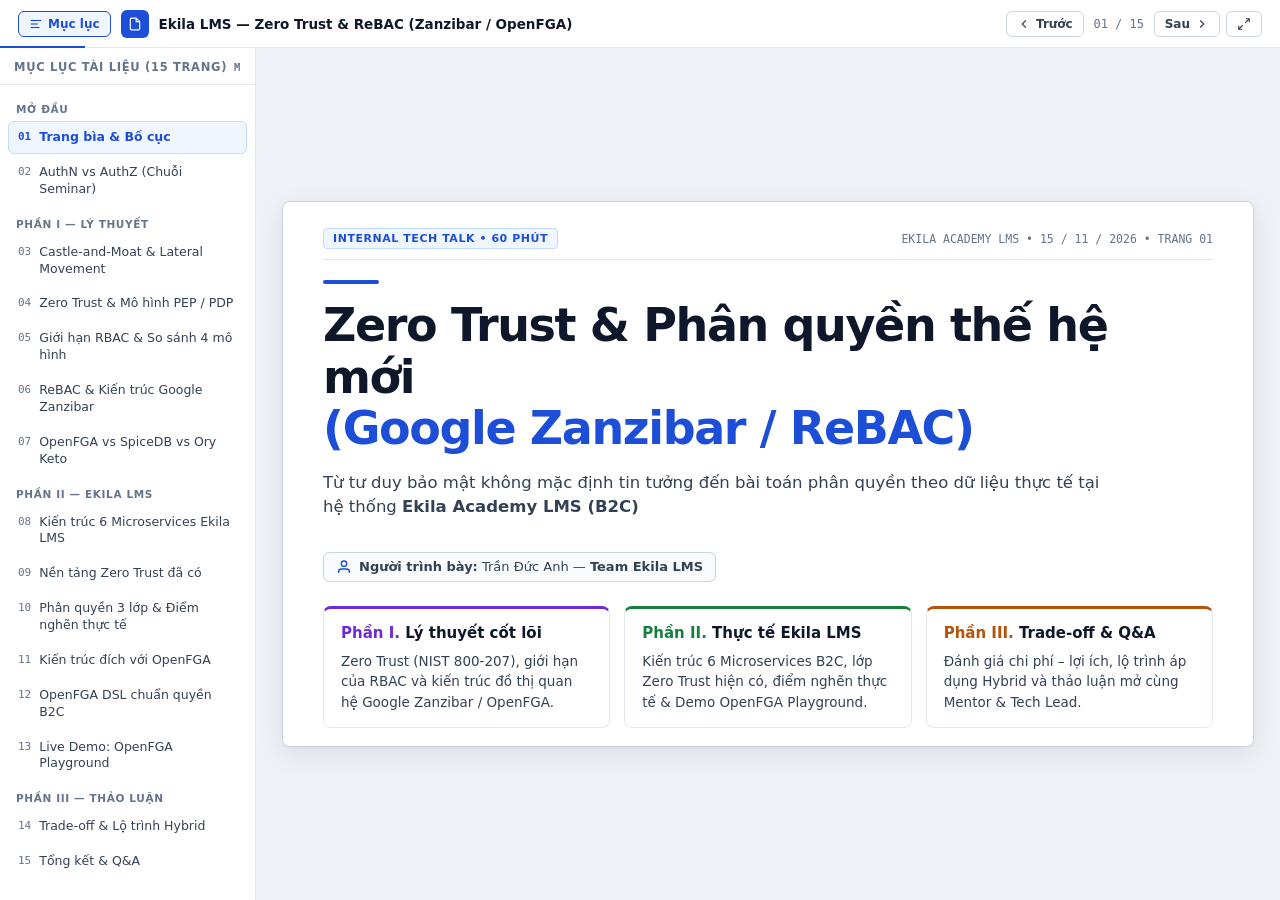
==== commit 0c200b5d: "fix(slides): add self-contained Ekila OpenFGA Studio for GitHub Pages and local Docker sync" ====
--- a/slides/index.html
+++ b/slides/index.html
@@ -709,21 +709,21 @@
         </div>
       </section>
 
-      <!-- TRANG 13: OPENFGA OFFICIAL PLAYGROUND IFRAME (DOCKER + PRE-SEEDED STORE) -->
-      <section class="slide" data-group="Phần II — Ekila LMS" data-title="Live Demo: OpenFGA Playground (Docker)">
+      <!-- TRANG 13: OPENFGA PLAYGROUND & EKILA INTERACTIVE STUDIO -->
+      <section class="slide" data-group="Phần II — Ekila LMS" data-title="Live Demo: OpenFGA Playground">
         <div class="slide-top stagger" style="--i:0; margin-bottom: 8px;">
-          <span class="badge p2">Phần II • Live Demo OpenFGA (Docker Local)</span>
-          <span class="slide-tag">Official OpenFGA UI • Store: ekila-lms-b2c • Trang 13</span>
+          <span class="badge p2">Phần II • Live Demo OpenFGA</span>
+          <span class="slide-tag">OpenFGA UI &amp; Studio • Store: ekila-lms-b2c • Trang 13</span>
         </div>
         <h1 class="title stagger" style="--i:1; font-size: 21px; margin-bottom: 4px;">Demo trực tiếp trên <span class="c-primary">OpenFGA Playground</span> (Dữ liệu Ekila LMS có sẵn)</h1>
-        <p class="subtitle stagger" style="--i:2; margin-bottom: 10px;">Nhúng giao diện chính thức của OpenFGA kết nối thẳng vào container Docker <code class="inline">localhost:8090</code> với Store <code class="inline">ekila-lms-b2c</code> (15 Tuples)</p>
+        <p class="subtitle stagger" style="--i:2; margin-bottom: 10px;">Nạp sẵn Store <code class="inline">ekila-lms-b2c</code> (7 Types, 15 Tuples): tự kết nối Docker <code class="inline">:8092</code> nếu có hoặc chạy In-Browser Engine trên GitHub Pages</p>
 
         <div class="iframe-shell stagger" style="--i:3">
           <div class="iframe-bar">
             <div style="display:flex; gap:6px; align-items:center;">
-              <button class="btn active" id="btnFramePlay" onclick="switchOpenFgaFrame('playground')">OpenFGA Playground UI</button>
-              <button class="btn" id="btnFrameLocal" onclick="switchOpenFgaFrame('local')">Docker API Console (Offline)</button>
-              <span class="badge" id="openfgaDockerStatus">Checking Docker :8090...</span>
+              <button class="btn active" id="btnFramePlay" onclick="switchOpenFgaFrame('playground')">OpenFGA Official UI (:3011)</button>
+              <button class="btn" id="btnFrameLocal" onclick="switchOpenFgaFrame('local')">Ekila OpenFGA Studio</button>
+              <span class="badge" id="openfgaDockerStatus">Initializing...</span>
             </div>
             <span class="iframe-url" id="openfgaFrameUrl">Đang nạp store ekila-lms-b2c...</span>
             <div style="display:flex; gap:6px; align-items:center;">
@@ -731,13 +731,13 @@
                 <svg class="ico-sm" viewBox="0 0 24 24" fill="none" stroke="currentColor" stroke-width="2"><polyline points="15 3 21 3 21 9"/><polyline points="9 21 3 21 3 15"/><line x1="21" y1="3" x2="14" y2="10"/><line x1="3" y1="21" x2="10" y2="14"/></svg>
                 Phóng to Iframe
               </button>
-              <a class="btn" id="openfgaExternalLink" href="http://localhost:3010/playground" target="_blank" rel="noopener noreferrer" style="text-decoration:none;">
+              <a class="btn" id="openfgaExternalLink" href="openfga-local.html" target="_blank" rel="noopener noreferrer" style="text-decoration:none;">
                 <svg class="ico-sm" viewBox="0 0 24 24" fill="none" stroke="currentColor" stroke-width="2"><path d="M18 13v6a2 2 0 0 1-2 2H5a2 2 0 0 1-2-2V8a2 2 0 0 1 2-2h6"/><polyline points="15 3 21 3 21 9"/><line x1="10" y1="14" x2="21" y2="3"/></svg>
                 Mở tab riêng
               </a>
             </div>
           </div>
-          <iframe id="openfgaFrame" class="iframe-frame" src="about:blank" title="OpenFGA Official Playground" allow="local-network-access *; clipboard-read *; clipboard-write *"></iframe>
+          <iframe id="openfgaFrame" class="iframe-frame" src="about:blank" title="OpenFGA Interactive Playground" allow="local-network-access *; clipboard-read *; clipboard-write *"></iframe>
         </div>
       </section>
 
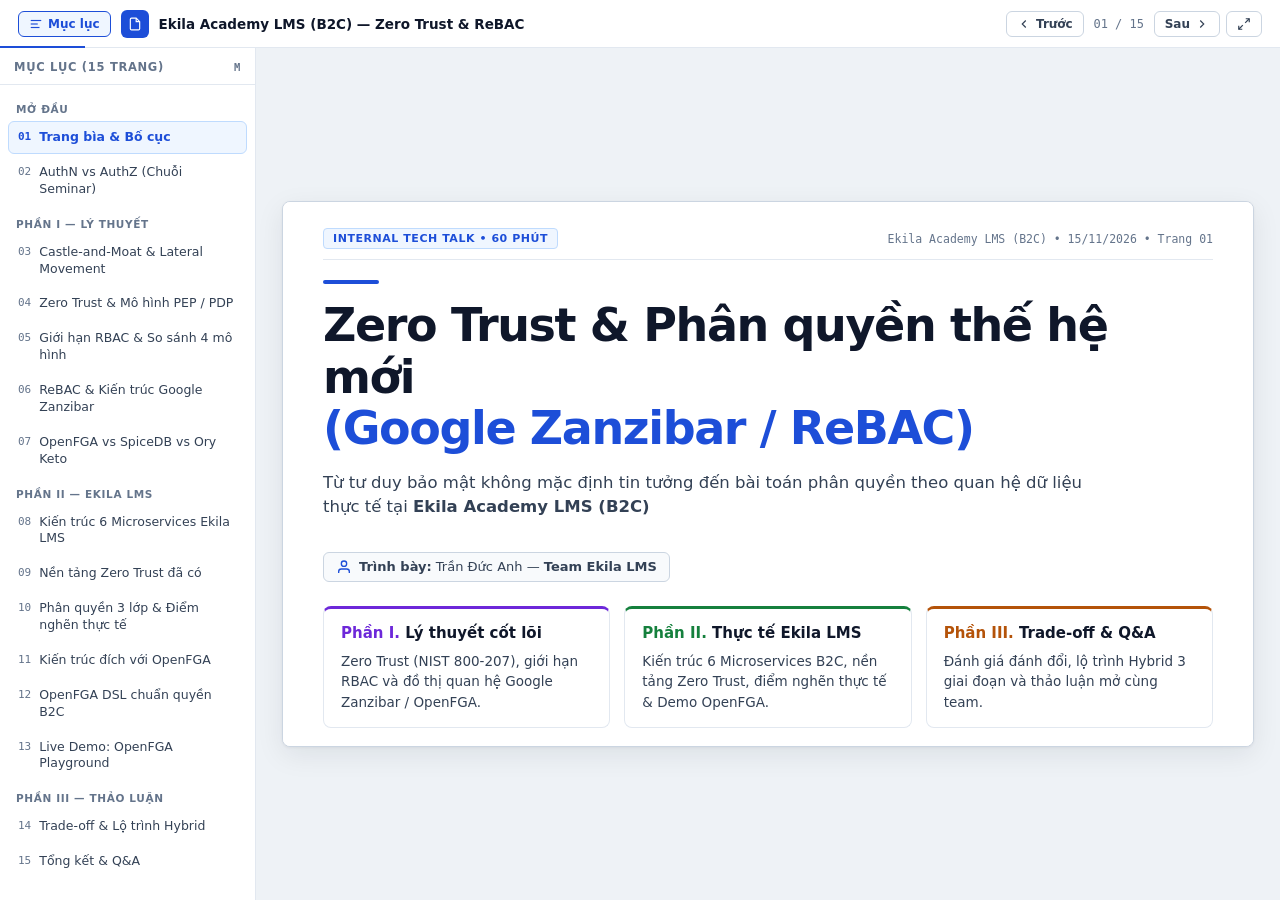
==== commit 715f9f89: "refactor(slides): standardize all 15 slides with diagrams, concise bullets, and openfga-playground U" ====
--- a/slides/index.html
+++ b/slides/index.html
@@ -9,7 +9,7 @@
 </head>
 <body>
 
-<!-- Top Document Toolbar (Clean, Minimalist) -->
+<!-- Top Document Toolbar -->
 <header class="topbar">
   <div class="brand-group">
     <button class="btn active" id="outlineBtn" onclick="toggleOutline()" title="Bật/tắt Mục lục (M)">
@@ -19,7 +19,7 @@
     <div class="doc-icon" aria-hidden="true">
       <svg class="ico-sm" viewBox="0 0 24 24" fill="none" stroke="currentColor" stroke-width="2"><path d="M14 2H6a2 2 0 0 0-2 2v16a2 2 0 0 0 2 2h12a2 2 0 0 0 2-2V8z"/><polyline points="14 2 14 8 20 8"/></svg>
     </div>
-    <span class="doc-title">Ekila LMS — Zero Trust &amp; ReBAC (Zanzibar / OpenFGA)</span>
+    <span class="doc-title">Ekila Academy LMS (B2C) — Zero Trust &amp; ReBAC</span>
   </div>
 
   <div class="toolbar-actions">
@@ -43,7 +43,7 @@
 <div class="workspace">
   <aside class="outline" id="outlineRail">
     <div class="outline-head">
-      <span>Mục lục tài liệu (15 trang)</span>
+      <span>Mục lục (15 trang)</span>
       <span style="font-family:var(--mono); font-size:10.5px;">M</span>
     </div>
     <div class="outline-list" id="outlineList"></div>
@@ -56,7 +56,7 @@
       <section class="slide active" data-group="Mở đầu" data-title="Trang bìa & Bố cục">
         <div class="slide-top stagger" style="--i:0">
           <span class="badge">Internal Tech Talk • 60 Phút</span>
-          <span class="slide-tag">EKILA ACADEMY LMS • 15 / 11 / 2026 • TRANG 01</span>
+          <span class="slide-tag">Ekila Academy LMS (B2C) • 15/11/2026 • Trang 01</span>
         </div>
         <div class="cover-wrap">
           <div class="cover-rule stagger" style="--i:1"></div>
@@ -65,26 +65,26 @@
             <span class="c-primary">(Google Zanzibar / ReBAC)</span>
           </div>
           <p class="subtitle stagger" style="--i:2; font-size: 16.5px; max-width: 780px; color: var(--ink-2);">
-            Từ tư duy bảo mật không mặc định tin tưởng đến bài toán phân quyền theo dữ liệu thực tế tại hệ thống <strong>Ekila Academy LMS (B2C)</strong>
+            Từ tư duy bảo mật không mặc định tin tưởng đến bài toán phân quyền theo quan hệ dữ liệu thực tế tại <strong>Ekila Academy LMS (B2C)</strong>
           </p>
           <div class="cover-meta stagger" style="--i:3">
             <div class="pill">
               <svg class="ico c-primary" viewBox="0 0 24 24" fill="none" stroke="currentColor" stroke-width="2"><path d="M20 21v-2a4 4 0 0 0-4-4H8a4 4 0 0 0-4 4v2"/><circle cx="12" cy="7" r="4"/></svg>
-              <span><strong>Người trình bày:</strong> Trần Đức Anh — <strong>Team Ekila LMS</strong></span>
+              <span><strong>Trình bày:</strong> Trần Đức Anh — <strong>Team Ekila LMS</strong></span>
             </div>
           </div>
           <div class="grid-3 stagger" style="--i:4; margin-top: 8px; flex: 0 0 auto;">
             <div class="card b-violet">
               <h3><span><span class="c-violet">Phần I.</span> Lý thuyết cốt lõi</span></h3>
-              <p>Zero Trust (NIST 800-207), giới hạn của RBAC và kiến trúc đồ thị quan hệ Google Zanzibar / OpenFGA.</p>
+              <p>Zero Trust (NIST 800-207), giới hạn RBAC và đồ thị quan hệ Google Zanzibar / OpenFGA.</p>
             </div>
             <div class="card b-green">
               <h3><span><span class="c-green">Phần II.</span> Thực tế Ekila LMS</span></h3>
-              <p>Kiến trúc 6 Microservices B2C, lớp Zero Trust hiện có, điểm nghẽn thực tế &amp; Demo OpenFGA Playground.</p>
+              <p>Kiến trúc 6 Microservices B2C, nền tảng Zero Trust, điểm nghẽn thực tế &amp; Demo OpenFGA.</p>
             </div>
             <div class="card b-amber">
               <h3><span><span class="c-amber">Phần III.</span> Trade-off &amp; Q&amp;A</span></h3>
-              <p>Đánh giá chi phí – lợi ích, lộ trình áp dụng Hybrid và thảo luận mở cùng Mentor &amp; Tech Lead.</p>
+              <p>Đánh giá đánh đổi, lộ trình Hybrid 3 giai đoạn và thảo luận mở cùng team.</p>
             </div>
           </div>
         </div>
@@ -97,39 +97,36 @@
           <span class="slide-tag">AuthN vs. AuthZ • Trang 02</span>
         </div>
         <h1 class="title stagger" style="--i:1">Kết nối chuỗi Seminar: <span class="c-primary">AuthN</span> chưa phải là <span class="c-green">AuthZ</span></h1>
-        <p class="subtitle stagger" style="--i:2">Vì sao đã có Identity / Keycloak SSO và RBAC rồi mà hệ thống vẫn có thể bị rò rỉ dữ liệu (IDOR)?</p>
+        <p class="subtitle stagger" style="--i:2">Đã có Keycloak SSO / Identity và RBAC nhưng hệ thống vẫn có thể lộ dữ liệu (IDOR) nếu thiếu phân quyền theo quan hệ</p>
 
         <div class="grid-3" style="align-items: stretch;">
           <div class="card b-primary stagger" style="--i:3">
             <h3><span>1. Keycloak SSO / Identity</span> <span class="badge">AuthN</span></h3>
-            <p><strong>Câu hỏi:</strong> <em>"Bạn có đúng là Trần Đức Anh không?"</em></p>
+            <p><strong>Câu hỏi:</strong> <em>"Bạn có đúng là Trần Đức Anh?"</em></p>
             <ul class="clean">
-              <li>Đăng nhập, Google OAuth2, cấp phát JWT / HttpOnly Cookie.</li>
-              <li>Quản lý phiên và khóa tài khoản tạm thời khi sai mật khẩu.</li>
-              <li><strong>Giới hạn:</strong> Token chỉ biết danh tính và Role tổng quát, không biết bạn đã mua khóa học nào.</li>
+              <li>Đăng nhập, OAuth2, cấp JWT ngắn hạn &amp; phiên đăng nhập.</li>
+              <li><strong>Giới hạn:</strong> Chỉ xác nhận danh tính + Role tổng quát; không biết bạn đã mua khóa nào.</li>
             </ul>
           </div>
           <div class="card b-violet stagger" style="--i:4">
             <h3><span>2. RBAC Microservices</span> <span class="badge p1">AuthZ Thô</span></h3>
-            <p><strong>Câu hỏi:</strong> <em>"Role INSTRUCTOR có được gọi API sửa khóa học không?"</em></p>
+            <p><strong>Câu hỏi:</strong> <em>"Role INSTRUCTOR có được gọi API sửa khóa?"</em></p>
             <ul class="clean">
-              <li>Ánh xạ <code class="inline">Role → Endpoint / Action</code> rất gọn nhẹ.</li>
-              <li>Chặn nhanh người lạ hoặc Học viên gọi API của Admin.</li>
-              <li><strong>Giới hạn:</strong> Không phân biệt được Giảng viên A đang sửa khóa của mình hay khóa của Giảng viên B.</li>
+              <li>Ánh xạ nhanh <code class="inline">Role → Endpoint</code>, chặn người lạ gọi API quản trị.</li>
+              <li><strong>Giới hạn:</strong> Không phân biệt được Giảng viên A đang sửa khóa của mình hay của người khác.</li>
             </ul>
           </div>
           <div class="card b-green stagger" style="--i:5">
             <h3><span>3. Zero Trust &amp; ReBAC</span> <span class="badge p2">AuthZ Mịn</span></h3>
-            <p><strong>Câu hỏi:</strong> <em>"User X có quan hệ gì với đúng bản ghi Y tại thời điểm này?"</em></p>
+            <p><strong>Câu hỏi:</strong> <em>"User X có quan hệ gì với bản ghi Y lúc này?"</em></p>
             <ul class="clean green">
-              <li>Không tin mặc định request nội bộ giữa các microservice.</li>
-              <li>Kiểm tra quyền theo <strong>mối quan hệ</strong> tới tận từng khóa học, bài giảng, bài thi, đơn hàng.</li>
-              <li>Chặn đứng tấn công <strong>IDOR</strong> (OWASP API Top 10 #1).</li>
+              <li>Xác minh từng request nội bộ; không mặc định tin nhau.</li>
+              <li><strong>Giá trị:</strong> Kiểm soát tới từng khóa học, bài học, quiz, đơn hàng — chặn đứng <strong>IDOR</strong>.</li>
             </ul>
           </div>
         </div>
         <div class="callout stagger" style="--i:6; margin-top: 14px;">
-          <strong>Key Takeaway:</strong> Identity/SSO giải quyết <strong>danh tính</strong>; RBAC giải quyết <strong>quyền theo chức năng</strong>; ReBAC + Zero Trust giải quyết <strong>quyền theo từng tài nguyên &amp; từng ngữ cảnh gọi dịch vụ</strong>.
+          <strong>Key Takeaway:</strong> Identity lo <strong>danh tính</strong>; RBAC lo <strong>quyền chức năng</strong>; ReBAC + Zero Trust lo <strong>quyền trên từng tài nguyên &amp; ngữ cảnh gọi dịch vụ</strong>.
         </div>
       </section>
 
@@ -139,8 +136,8 @@
           <span class="badge p1">Phần I • Zero Trust</span>
           <span class="slide-tag">Castle-and-Moat • Trang 03</span>
         </div>
-        <h1 class="title stagger" style="--i:1">Sự sụp đổ của <span class="c-red">Castle-and-Moat</span> &amp; Kịch bản Lateral Movement</h1>
-        <p class="subtitle stagger" style="--i:2">Khi "vào được mạng nội bộ là an toàn" trở thành điểm chết trong kiến trúc Microservices</p>
+        <h1 class="title stagger" style="--i:1">Sự sụp đổ của <span class="c-red">Castle-and-Moat</span> &amp; Lateral Movement</h1>
+        <p class="subtitle stagger" style="--i:2">Tư duy "vào được mạng nội bộ là an toàn" trở thành điểm chết trong kiến trúc Microservices</p>
 
         <div class="grid-2">
           <div class="svg-box stagger" style="--i:3">
@@ -174,18 +171,18 @@
               <text x="438" y="154" fill="#dc2626" font-size="11" font-weight="700">Lateral Movement</text>
 
               <rect x="200" y="255" width="320" height="32" rx="6" fill="#fef2f2" stroke="#fecaca"/>
-              <text x="360" y="275" text-anchor="middle" fill="#991b1b" font-size="11.5" font-weight="600">Không kiểm tra chữ ký &amp; quyền nội bộ → Sập dây chuyền</text>
+              <text x="360" y="275" text-anchor="middle" fill="#991b1b" font-size="11.5" font-weight="600">Thiếu kiểm tra nội bộ → Lây lan toàn hệ thống</text>
             </svg>
           </div>
           <div class="card b-red stagger" style="--i:4">
-            <h3>Vì sao Castle-and-Moat thất bại ở Microservices?</h3>
+            <h3>Vì sao mô hình Lâu đài – Hào nước thất bại?</h3>
             <ul class="clean red">
-              <li><strong>Bề mặt tấn công phân tán:</strong> Không còn 1 máy chủ nguyên khối; nhiều service giao tiếp qua mạng nội bộ, container và hàng đợi.</li>
-              <li><strong>Rủi ro Header Spoofing:</strong> Nếu service phía sau tin mù quáng vào <code class="inline">X-User-Id</code> mà không xác minh chữ ký từ Gateway, lỗ hổng ở 1 service phụ có thể giả danh Admin.</li>
-              <li><strong>Lateral Movement (Di chuyển ngang):</strong> Service phụ bị xâm nhập dễ dàng gọi sang endpoint nội bộ của Thanh toán hoặc Identity nếu thiếu xác thực từng hop.</li>
+              <li><strong>Bề mặt phân tán:</strong> Nhiều container &amp; hàng đợi giao tiếp liên tục; không còn một máy chủ duy nhất.</li>
+              <li><strong>Header Spoofing:</strong> Service tin mù quáng <code class="inline">X-User-Id</code> từ header sẽ bị giả danh Admin nếu thiếu chữ ký nội bộ.</li>
+              <li><strong>Lateral Movement:</strong> Kẻ tấn công chiếm 1 service phụ có thể gọi ngang sang Thanh toán hoặc Identity.</li>
             </ul>
             <div class="callout red" style="margin-top:auto;">
-              <strong>Chuyển đổi tư duy:</strong> Ranh giới bảo mật không còn nằm ở "bức tường mạng" mà nằm trên <strong>từng request, từng danh tính và từng đối tượng dữ liệu</strong>.
+              <strong>Đổi tư duy:</strong> Ranh giới bảo mật đặt trên <strong>từng request, từng danh tính và từng đối tượng dữ liệu</strong>.
             </div>
           </div>
         </div>
@@ -198,25 +195,25 @@
           <span class="slide-tag">NIST SP 800-207 • Trang 04</span>
         </div>
         <h1 class="title stagger" style="--i:1">Zero Trust Architecture: <span class="c-primary">3 Trụ cột</span> &amp; Mô hình <span class="c-green">PEP / PDP</span></h1>
-        <p class="subtitle stagger" style="--i:2">"Never Trust, Always Verify" — Không tin mặc định bất kỳ request nào, kể cả từ mạng nội bộ</p>
+        <p class="subtitle stagger" style="--i:2">"Never Trust, Always Verify" — Mọi request nội bộ đều phải được xác thực và phân quyền tường minh</p>
 
         <div class="grid-3" style="flex: 0 0 auto; margin-bottom: 14px;">
           <div class="card b-primary stagger" style="--i:3">
             <h3>1. Verify Explicitly</h3>
-            <p>Luôn xác thực và kiểm tra quyền dựa trên đầy đủ ngữ cảnh: JWT ngắn hạn, chữ ký nội bộ, danh tính dịch vụ gọi và trạng thái phiên.</p>
+            <p>Kiểm tra đầy đủ ngữ cảnh trên mỗi request: JWT ngắn hạn, chữ ký nội bộ và trạng thái phiên.</p>
           </div>
           <div class="card b-green stagger" style="--i:4">
             <h3>2. Least Privilege</h3>
-            <p>Chỉ cấp quyền tối thiểu vừa đủ trên đúng tài nguyên cần thao tác (chỉ học khóa đã mua, chỉ sửa bài thuộc khóa mình).</p>
+            <p>Chỉ cấp quyền tối thiểu trên đúng tài nguyên: chỉ học khóa đã mua, chỉ sửa bài thuộc khóa mình.</p>
           </div>
           <div class="card b-amber stagger" style="--i:5">
             <h3>3. Assume Breach</h3>
-            <p>Thiết kế với tâm thế kẻ tấn công đã vào trong: cô lập dịch vụ nội bộ, xác thực từng hop, nhật ký kiểm toán bất biến.</p>
+            <p>Luôn giả định đã có xâm nhập để cô lập service nhạy cảm, xác thực từng hop &amp; ghi audit log bất biến.</p>
           </div>
         </div>
 
         <div class="card stagger" style="--i:6; flex:1;">
-          <h3>Kiến trúc tách rời PEP (Thực thi) &amp; PDP (Ra quyết định)</h3>
+          <h3>Kiến trúc tách rời PEP (Điểm thực thi) &amp; PDP (Điểm ra quyết định)</h3>
           <div class="svg-box" style="height: 185px;">
             <svg viewBox="0 0 820 155" xmlns="http://www.w3.org/2000/svg">
               <defs>
@@ -259,8 +256,8 @@
           <span class="badge p1">Phần I • Giới hạn mô hình cũ</span>
           <span class="slide-tag">ACL vs RBAC vs ABAC vs ReBAC • Trang 05</span>
         </div>
-        <h1 class="title stagger" style="--i:1">Vì sao <span class="c-amber">RBAC</span> truyền thống chưa đủ khi hệ thống mở rộng?</h1>
-        <p class="subtitle stagger" style="--i:2">So sánh 4 mô hình phân quyền và 2 bẫy kỹ thuật khiến RBAC quá tải</p>
+        <h1 class="title stagger" style="--i:1">Vì sao <span class="c-amber">RBAC</span> chưa đủ khi hệ thống mở rộng?</h1>
+        <p class="subtitle stagger" style="--i:2">So sánh 4 mô hình phân quyền phổ biến và 2 điểm nghẽn kinh điển của RBAC</p>
 
         <table class="cmp stagger" style="--i:3; margin-bottom: 14px;">
           <thead>
@@ -275,37 +272,37 @@
           <tbody>
             <tr>
               <td><strong>Đơn vị cốt lõi</strong></td>
-              <td>Danh sách User gắn vào Resource</td>
+              <td>User list trên từng Resource</td>
               <td>Role tĩnh (<code class="inline">INSTRUCTOR</code>)</td>
-              <td>Thuộc tính (IP, giờ, phòng ban...)</td>
+              <td>Thuộc tính (IP, giờ, phòng...)</td>
               <td><strong>Đồ thị quan hệ</strong> (<code class="inline">object#rel@user</code>)</td>
             </tr>
             <tr>
-              <td><strong>Phân cấp &amp; Kế thừa</strong></td>
+              <td><strong>Kế thừa phân cấp</strong></td>
               <td>Không</td>
-              <td>Hạn chế (kế thừa Role)</td>
-              <td>Khó biểu diễn cây tài nguyên</td>
+              <td>Chỉ theo cấp Role</td>
+              <td>Khó mô tả cây dữ liệu</td>
               <td><strong>Tự nhiên</strong> (Course → Lesson / Quiz)</td>
             </tr>
             <tr>
-              <td><strong>Độ mịn theo dữ liệu</strong></td>
-              <td>Tốt nhưng rời rạc</td>
-              <td><strong>Kém</strong> (dễ lộ IDOR nếu thiếu guard)</td>
-              <td>Tốt nhưng rule dễ phình to</td>
-              <td><strong>Cực mịn</strong> tới từng bản ghi</td>
+              <td><strong>Độ mịn theo bản ghi</strong></td>
+              <td>Rời rạc</td>
+              <td><strong>Thô</strong> (dễ hở IDOR)</td>
+              <td>Rule dễ phình to</td>
+              <td><strong>Chính xác tới từng bản ghi</strong></td>
             </tr>
             <tr>
-              <td><strong>Kiểm toán "Ai có quyền gì?"</strong></td>
+              <td><strong>Audit "Ai có quyền gì?"</strong></td>
               <td>Chậm</td>
               <td>Chỉ biết theo Role</td>
-              <td>Rất khó Audit</td>
+              <td>Rất khó truy vết</td>
               <td><strong>Nhanh</strong> (<code class="inline">ListObjects</code> / <code class="inline">Expand</code>)</td>
             </tr>
             <tr class="hl">
-              <td><strong>Phù hợp nhất cho</strong></td>
-              <td>File đơn giản</td>
+              <td><strong>Đất diễn tối ưu</strong></td>
+              <td>File đơn lẻ</td>
               <td>Phân quyền API / Menu thô</td>
-              <td>Luật theo ngữ cảnh thời gian/IP</td>
+              <td>Luật ngữ cảnh IP/thời gian</td>
               <td><strong>Microservices nhiều quan hệ dữ liệu</strong></td>
             </tr>
           </tbody>
@@ -313,22 +310,22 @@
 
         <div class="grid-2 stagger" style="--i:4; flex: 0 0 auto;">
           <div class="callout amber">
-            <strong>Role Explosion (Bùng nổ vai trò):</strong> Nếu cố nhét ID khóa học vào Role (<code class="inline">INSTRUCTOR_COURSE_101</code>), khi có 10.000 khóa học thì JWT phình to và không thể quản trị nổi.
+            <strong>Role Explosion:</strong> Nhét ID khóa học vào Role (<code class="inline">COURSE_101</code>) làm JWT phình to và không quản trị nổi khi có hàng vạn khóa.
           </div>
           <div class="callout red">
-            <strong>Logic kiểm tra sở hữu rải rác:</strong> Để chặn IDOR, developer phải tự viết logic kiểm tra sở hữu lặp đi lặp lại trong từng Service và từng câu truy vấn SQL.
-          </div>
-        </div>
-      </section>
-
-      <!-- TRANG 06: REBAC & GOOGLE ZANZIBAR (MERGED, ZERO OVERLAP) -->
+            <strong>Logic kiểm tra sở hữu rải rác:</strong> Dev phải viết tay kiểm tra chủ sở hữu lặp lại ở nhiều Service và từng câu SQL.
+          </div>
+        </div>
+      </section>
+
+      <!-- TRANG 06: REBAC & GOOGLE ZANZIBAR -->
       <section class="slide" data-group="Phần I — Lý thuyết" data-title="ReBAC & Kiến trúc Google Zanzibar">
         <div class="slide-top stagger" style="--i:0">
           <span class="badge p1">Phần I • ReBAC &amp; Google Zanzibar</span>
           <span class="slide-tag">Graph Model &amp; Consistency • Trang 06</span>
         </div>
         <h1 class="title stagger" style="--i:1">Tư duy <span class="c-green">ReBAC</span> &amp; Kiến trúc <span class="c-primary">Google Zanzibar</span></h1>
-        <p class="subtitle stagger" style="--i:2">Biểu diễn quyền bằng đồ thị <code class="inline">object#relation@user</code> với độ trễ &lt; 10ms và nhất quán cao</p>
+        <p class="subtitle stagger" style="--i:2">Mô hình hóa quyền bằng đồ thị <code class="inline">object#relation@user</code> với độ trễ p95 &lt; 10ms</p>
 
         <div class="grid-12">
           <div style="display:flex; flex-direction:column; gap:10px;">
@@ -337,14 +334,14 @@
               <pre class="code"><span class="tp">course:spring-boot</span>#<span class="rel">instructor</span>@<span class="kw">user:duy</span>
 <span class="tp">course:spring-boot</span>#<span class="rel">enrolled</span>@<span class="kw">user:khanh</span>
 <span class="tp">lesson:jwt-01</span>#<span class="rel">parent_course</span>@<span class="tp">course:spring-boot</span></pre>
-              <p>Chỉ cần nối 1 cạnh <code class="inline">enrolled</code> tới Khóa học — engine tự suy diễn (<code class="inline">from</code>) xuống toàn bộ Bài giảng &amp; Quiz con.</p>
+              <p>Chỉ cần 1 cạnh <code class="inline">enrolled</code> tới Khóa học — engine tự suy diễn (<code class="inline">from</code>) xuống toàn bộ Bài giảng &amp; Quiz con.</p>
             </div>
 
             <div class="card b-amber stagger" style="--i:4">
               <h3>2. Cơ chế cốt lõi của Google Zanzibar</h3>
               <ul class="clean amber">
-                <li><strong>New Enemy &amp; Zookie:</strong> Sau khi thu hồi quyền/hoàn tiền, Consistency Token ngăn cache cũ làm rò rỉ bài giảng/đề thi mới vừa thêm.</li>
-                <li><strong>Tối ưu hiệu năng:</strong> Tiền tính toán nhóm lồng sâu (<em>Leopard</em>) + gửi request song song chống tail-latency (<em>Request Hedging</em>).</li>
+                <li><strong>New Enemy &amp; Zookie:</strong> Consistency Token ngăn cache cũ làm rò rỉ dữ liệu mới vừa tạo sau khi thu hồi quyền.</li>
+                <li><strong>Hiệu năng &lt; 10ms:</strong> Tiền tính toán nhóm lồng sâu (<em>Leopard</em>) + gửi song song giảm tail-latency (<em>Request Hedging</em>).</li>
               </ul>
             </div>
           </div>
@@ -397,37 +394,37 @@
           <span class="badge p1">Phần I • Công cụ thực tế</span>
           <span class="slide-tag">Open-Source Zanzibar • Trang 07</span>
         </div>
-        <h1 class="title stagger" style="--i:1">Hệ sinh thái mã nguồn mở: Chọn công cụ nào cho Backend?</h1>
-        <p class="subtitle stagger" style="--i:2">3 bản hiện thực hóa chuẩn Google Zanzibar phổ biến nhất hiện nay</p>
+        <h1 class="title stagger" style="--i:1">Hệ sinh thái mã nguồn mở: Chọn công cụ nào?</h1>
+        <p class="subtitle stagger" style="--i:2">3 bản hiện thực hóa chuẩn Google Zanzibar phổ biến nhất cho Backend hiện đại</p>
 
         <div class="grid-3">
           <div class="card b-green stagger" style="--i:3">
             <h3><span>OpenFGA</span> <span class="badge p2">Khuyên dùng</span></h3>
             <ul class="clean green">
-              <li><strong>Chủ quản:</strong> Dự án thuộc CNCF (xuất phát từ Auth0/Okta).</li>
-              <li><strong>Ngôn ngữ định nghĩa:</strong> DSL cực kỳ sạch, dễ đọc cho cả Dev lẫn Reviewer.</li>
-              <li><strong>Tích hợp:</strong> Hỗ trợ tốt <strong>PostgreSQL</strong> (trùng DB stack hiện tại), Java/Spring &amp; Node SDK, CLI <code class="inline">fga model test</code>.</li>
+              <li><strong>CNCF Project:</strong> Phát triển từ Auth0/Okta, cộng đồng lớn.</li>
+              <li><strong>DSL trực quan:</strong> Dễ đọc, dễ review trên PR cùng cả team.</li>
+              <li><strong>Hệ sinh thái:</strong> Dùng chung <strong>PostgreSQL</strong>, SDK Java/Node, CLI test YAML.</li>
             </ul>
           </div>
           <div class="card b-primary stagger" style="--i:4">
             <h3>SpiceDB (AuthZed)</h3>
             <ul class="clean">
-              <li><strong>Điểm mạnh:</strong> Kiến trúc bám sát bài báo gốc của Google Zanzibar nhất.</li>
-              <li><strong>Nhất quán:</strong> Xử lý <strong>ZedToken (Zookie)</strong> cực mạnh, hỗ trợ CockroachDB / PostgreSQL phân tán.</li>
-              <li><strong>Phù hợp:</strong> Hệ thống cần độ nhất quán nghiêm ngặt ở quy mô lớn.</li>
+              <li><strong>Bám sát Zanzibar:</strong> Mô phỏng chuẩn bài báo gốc của Google.</li>
+              <li><strong>ZedToken:</strong> Kiểm soát nhất quán phân tán cực kỳ chặt chẽ.</li>
+              <li><strong>Phù hợp:</strong> Hệ thống quy mô lớn chạy CockroachDB / Spanner.</li>
             </ul>
           </div>
           <div class="card b-violet stagger" style="--i:5">
             <h3>Ory Keto</h3>
             <ul class="clean">
-              <li><strong>Điểm mạnh:</strong> Nằm trong hệ sinh thái Ory (cùng Ory Hydra / Kratos).</li>
-              <li><strong>Giao thức:</strong> Hỗ trợ tốt gRPC / REST và cú pháp OPL (TypeScript-like).</li>
-              <li><strong>Phù hợp:</strong> Đội ngũ đang dùng trọn bộ Ory Stack.</li>
+              <li><strong>Bộ Ory Stack:</strong> Gắn kết sẵn với Ory Hydra / Kratos.</li>
+              <li><strong>Cú pháp OPL:</strong> Định nghĩa policy theo phong cách TypeScript.</li>
+              <li><strong>Phù hợp:</strong> Dự án đang triển khai trọn bộ hạ tầng Ory.</li>
             </ul>
           </div>
         </div>
         <div class="callout green stagger" style="--i:6; margin-top: 14px;">
-          <strong>Lựa chọn cho Ekila LMS:</strong> <strong>OpenFGA</strong> — vì dùng chung được PostgreSQL 16 của dự án, DSL trực quan và có sẵn giao diện Playground + CLI test YAML.
+          <strong>Lựa chọn cho Ekila LMS:</strong> <strong>OpenFGA</strong> — tận dụng PostgreSQL 16 sẵn có, DSL sạch và kiểm thử được bằng YAML (<code class="inline">fga model test</code>).
         </div>
       </section>
 
@@ -437,8 +434,8 @@
           <span class="badge p2">Phần II • Thực tế Ekila LMS (B2C)</span>
           <span class="slide-tag">Current Architecture • Trang 08</span>
         </div>
-        <h1 class="title stagger" style="--i:1">Bức tranh kiến trúc <span class="c-primary">Ekila Academy LMS</span> hiện tại</h1>
-        <p class="subtitle stagger" style="--i:2">6 Microservices độc lập theo mô hình Database-per-Service (PostgreSQL 16 + Redis 7 + MinIO S3)</p>
+        <h1 class="title stagger" style="--i:1">Kiến trúc <span class="c-primary">Ekila Academy LMS (B2C)</span> hiện tại</h1>
+        <p class="subtitle stagger" style="--i:2">6 Microservices theo mô hình Database-per-Service (PostgreSQL 16 + Redis 7 + MinIO S3)</p>
 
         <div class="grid-21">
           <div class="svg-box stagger" style="--i:3">
@@ -454,7 +451,7 @@
               <text x="260" y="44" text-anchor="middle" fill="#334155" font-size="11.5" font-weight="700">Traefik Proxy</text>
 
               <rect x="365" y="18" width="195" height="44" rx="6" fill="#eff6ff" stroke="#1d4ed8" stroke-width="1.6"/>
-              <text x="462" y="38" text-anchor="middle" fill="#1e3a8a" font-size="12" font-weight="800">API Gateway (:8080)</text>
+              <text x="462" y="38" text-anchor="middle" fill="#1e3a8a" font-size="12" font-weight="800">API Gateway</text>
               <text x="462" y="53" text-anchor="middle" fill="#475569" font-size="9.5">JWT + Strip Header + HMAC 5-tuple</text>
 
               <line x1="155" y1="40" x2="189" y2="40" stroke="#1d4ed8" stroke-width="1.8" class="flow-line" marker-end="url(#arB9)"/>
@@ -477,7 +474,7 @@
 
               <rect x="352" y="110" width="102" height="66" rx="6" fill="#fffbeb" stroke="#b45309" stroke-width="1.4"/>
               <text x="403" y="133" text-anchor="middle" fill="#92400e" font-size="11.5" font-weight="700">Assessment</text>
-              <text x="403" y="149" text-anchor="middle" fill="#475569" font-size="9.5">Quiz / Auto-Grade</text>
+              <text x="403" y="149" text-anchor="middle" fill="#475569" font-size="9.5">Quiz / Tự chấm</text>
               <text x="403" y="164" text-anchor="middle" fill="#64748b" font-size="9">assessment_db</text>
 
               <rect x="464" y="110" width="102" height="66" rx="6" fill="#f0fdf4" stroke="#15803d" stroke-width="1.4"/>
@@ -495,80 +492,135 @@
               <text x="275" y="218" text-anchor="middle" fill="#b45309" font-size="10.5" font-weight="700">Gọi chéo kiểm tra chủ sở hữu khóa</text>
 
               <rect x="352" y="242" width="214" height="52" rx="6" fill="#fef2f2" stroke="#dc2626" stroke-width="1.4"/>
-              <text x="459" y="264" text-anchor="middle" fill="#991b1b" font-size="11.5" font-weight="700">Notification (:8086 — Cô lập)</text>
-              <text x="459" y="281" text-anchor="middle" fill="#475569" font-size="9.5">Không public qua Gateway • Chỉ nhận nội bộ</text>
+              <text x="459" y="264" text-anchor="middle" fill="#991b1b" font-size="11.5" font-weight="700">Notification (Cô lập hoàn toàn)</text>
+              <text x="459" y="281" text-anchor="middle" fill="#475569" font-size="9.5">Không mở qua Gateway • Chỉ nhận nội bộ</text>
 
               <line x1="515" y1="176" x2="515" y2="236" stroke="#15803d" stroke-width="1.5" class="flow-line-slow" marker-end="url(#arB9)"/>
               <path d="M464,170 L325,200 L295,180" fill="none" stroke="#15803d" stroke-width="1.4" stroke-dasharray="3 3"/>
-              <text x="530" y="212" fill="#15803d" font-size="10" font-weight="700">Outbox</text>
+              <text x="532" y="212" fill="#15803d" font-size="10" font-weight="700">Outbox</text>
             </svg>
           </div>
 
           <div class="card b-violet stagger" style="--i:4">
-            <h3>Vị trí AuthN (Identity tự xây vs Keycloak)</h3>
+            <h3>Đặc điểm kiến trúc &amp; AuthN</h3>
             <ul class="clean">
-              <li><strong>Hiện tại:</strong> Dự án tự phát triển <strong>Identity Service</strong> (đăng ký, xác minh mail, khóa tạm 5 lần sai, xoay vòng Refresh Token, Google OAuth2, lộ trình HttpOnly Cookie).</li>
-              <li><strong>Điểm chung với Keycloak SSO:</strong> Dù dùng Identity tự xây hay Keycloak thì tầng này chỉ giải quyết <strong>AuthN &amp; Role tổng quát</strong>.</li>
-              <li><strong>Đặc thù Database-per-Service:</strong> 6 dịch vụ sở hữu 6 PostgreSQL DB tách biệt hoàn toàn — không JOIN chéo DB được.</li>
-            </ul>
-          </div>
-        </div>
-      </section>
-
-      <!-- TRANG 09: ZERO TRUST DA LAM TOT -->
+              <li><strong>Identity tự xây:</strong> Đăng ký, xác minh email, khóa tạm 5 lần sai, Refresh Token rotation, Google OAuth2.</li>
+              <li><strong>Chung nguyên lý Keycloak:</strong> Tầng Identity chỉ lo danh tính (AuthN) và Role tổng quát.</li>
+              <li><strong>Database-per-Service:</strong> 6 PostgreSQL DB tách biệt hoàn toàn — không thể JOIN chéo DB để kiểm tra quyền.</li>
+            </ul>
+          </div>
+        </div>
+      </section>
+
+      <!-- TRANG 09: ZERO TRUST DA LAM TOT (CO SO DO TRUC QUAN) -->
       <section class="slide" data-group="Phần II — Ekila LMS" data-title="Nền tảng Zero Trust đã có">
         <div class="slide-top stagger" style="--i:0">
           <span class="badge p2">Phần II • Thực tế Ekila LMS (B2C)</span>
           <span class="slide-tag">Zero Trust Foundation • Trang 09</span>
         </div>
-        <h1 class="title stagger" style="--i:1">Những nền tảng <span class="c-green">Zero Trust</span> Ekila LMS đã triển khai</h1>
-        <p class="subtitle stagger" style="--i:2">Dự án không bắt đầu từ con số 0 — đã có 4 chốt chặn bảo mật quan trọng đang vận hành</p>
-
-        <div class="grid-2">
-          <div class="card b-green stagger" style="--i:3">
-            <h3>1. Chốt chặn Gateway &amp; Chống giả mạo Header</h3>
-            <p>Mọi request từ Internet đều đi qua API Gateway; Gateway xác thực JWT và <strong>tước bỏ triệt để các header danh tính giả mạo</strong> do client tự gắn trước khi chuyển tiếp vào trong.</p>
-          </div>
-          <div class="card b-green stagger" style="--i:4">
-            <h3>2. Chữ ký nội bộ HMAC-SHA256 (5-Tuple)</h3>
-            <p>Giao tiếp nội bộ được ký trên 5 yếu tố: <code class="inline">METHOD : PATH : USER_ID : ROLES : TIMESTAMP</code> (cửa sổ ±60s) → Chặn tái sử dụng chữ ký từ API đọc sang API ghi, giảm rủi ro Lateral Movement.</p>
-          </div>
-          <div class="card b-primary stagger" style="--i:5">
-            <h3>3. Cô lập dịch vụ &amp; Che giấu tồn tại (403 → 404)</h3>
-            <p>Dịch vụ gửi email (Notification) bị cô lập hoàn toàn khỏi Gateway. Các tài nguyên cá nhân/khóa học trả về <strong>404 Not Found</strong> nếu người gọi không sở hữu để chống dò quét IDOR.</p>
-          </div>
-          <div class="card b-amber stagger" style="--i:6">
-            <h3>4. Nhật ký kiểm toán bất biến &amp; Hướng nâng cấp</h3>
-            <p>Bảng audit log IAM chỉ cho phép ghi thêm (<strong>Append-only</strong>), chặn sửa/xóa ở tầng DB. <br><em>Hướng nâng cấp tiếp theo:</em> Bổ sung Redis Nonce chống replay trong cửa sổ 60s và mã hóa mTLS giữa các container.</p>
-          </div>
-        </div>
-      </section>
-
-      <!-- TRANG 10: PHAN QUYEN 3 LOP & DIEM NGHEN -->
+        <h1 class="title stagger" style="--i:1">4 Chốt chặn <span class="c-green">Zero Trust</span> Ekila LMS đang vận hành</h1>
+        <p class="subtitle stagger" style="--i:2">Chuỗi bảo vệ nhiều lớp từ cổng Gateway vào tới từng Microservice và Database</p>
+
+        <div class="svg-box stagger" style="--i:3; height: 155px; margin-bottom: 12px;">
+          <svg viewBox="0 0 860 135" xmlns="http://www.w3.org/2000/svg">
+            <defs>
+              <marker id="a09b" markerWidth="7" markerHeight="7" refX="5" refY="3" orient="auto"><path d="M0,0 L0,6 L6,3 z" fill="#1d4ed8"/></marker>
+              <marker id="a09g" markerWidth="7" markerHeight="7" refX="5" refY="3" orient="auto"><path d="M0,0 L0,6 L6,3 z" fill="#15803d"/></marker>
+            </defs>
+            <rect x="12" y="32" width="110" height="68" rx="6" fill="#ffffff" stroke="#64748b" stroke-width="1.4"/>
+            <text x="67" y="61" text-anchor="middle" fill="#0f172a" font-size="12" font-weight="700">Client + JWT</text>
+            <text x="67" y="80" text-anchor="middle" fill="#dc2626" font-size="9.5">Có thể giả header</text>
+
+            <rect x="155" y="24" width="150" height="84" rx="6" fill="#f0fdf4" stroke="#15803d" stroke-width="1.6"/>
+            <text x="230" y="50" text-anchor="middle" fill="#166534" font-size="11.5" font-weight="800">1. Gateway Edge</text>
+            <text x="230" y="69" text-anchor="middle" fill="#334155" font-size="10">Verify JWT</text>
+            <text x="230" y="87" text-anchor="middle" fill="#15803d" font-size="10" font-weight="600">Tước sạch header giả</text>
+
+            <rect x="338" y="24" width="160" height="84" rx="6" fill="#eff6ff" stroke="#1d4ed8" stroke-width="1.6"/>
+            <text x="418" y="50" text-anchor="middle" fill="#1e3a8a" font-size="11.5" font-weight="800">2. HMAC 5-Tuple</text>
+            <text x="418" y="69" text-anchor="middle" fill="#334155" font-size="9.5">METHOD:PATH:UID:ROLE:TS</text>
+            <text x="418" y="87" text-anchor="middle" fill="#1d4ed8" font-size="10" font-weight="600">Cửa sổ ±60s chống ký lậu</text>
+
+            <rect x="531" y="24" width="155" height="84" rx="6" fill="#f5f3ff" stroke="#6d28d9" stroke-width="1.6"/>
+            <text x="608" y="50" text-anchor="middle" fill="#5b21b6" font-size="11.5" font-weight="800">3. Service + IDOR Shield</text>
+            <text x="608" y="69" text-anchor="middle" fill="#334155" font-size="10">Cô lập Notification</text>
+            <text x="608" y="87" text-anchor="middle" fill="#6d28d9" font-size="10" font-weight="600">Ẩn lỗi 403 → 404</text>
+
+            <rect x="719" y="24" width="128" height="84" rx="6" fill="#fffbeb" stroke="#b45309" stroke-width="1.6"/>
+            <text x="783" y="50" text-anchor="middle" fill="#92400e" font-size="11.5" font-weight="800">4. Audit DB</text>
+            <text x="783" y="69" text-anchor="middle" fill="#334155" font-size="10">Append-only log</text>
+            <text x="783" y="87" text-anchor="middle" fill="#b45309" font-size="9.5" font-weight="600">Tiếp theo: Nonce/mTLS</text>
+
+            <line x1="122" y1="66" x2="149" y2="66" stroke="#15803d" stroke-width="1.8" class="flow-line" marker-end="url(#a09g)"/>
+            <line x1="305" y1="66" x2="332" y2="66" stroke="#1d4ed8" stroke-width="1.8" class="flow-line" marker-end="url(#a09b)"/>
+            <line x1="498" y1="66" x2="525" y2="66" stroke="#1d4ed8" stroke-width="1.8" class="flow-line" marker-end="url(#a09b)"/>
+            <line x1="686" y1="66" x2="713" y2="66" stroke="#1d4ed8" stroke-width="1.8" class="flow-line" marker-end="url(#a09b)"/>
+          </svg>
+        </div>
+
+        <div class="grid-2" style="gap: 12px;">
+          <div class="card b-green stagger" style="--i:4; padding: 12px 14px;">
+            <h3>1 &amp; 2. Chống giả mạo &amp; Di chuyển ngang</h3>
+            <p>Gateway xóa header client; chữ ký <strong>HMAC-SHA256 5 thành phần</strong> (±60s) ngăn dùng lại chữ ký giữa các API.</p>
+          </div>
+          <div class="card b-amber stagger" style="--i:5; padding: 12px 14px;">
+            <h3>3 &amp; 4. Ẩn tài nguyên &amp; Truy vết</h3>
+            <p>Trả <strong>404 Not Found</strong> chống dò IDOR; Audit log <strong>Append-only</strong> (chuẩn bị thêm Redis Nonce &amp; mTLS).</p>
+          </div>
+        </div>
+      </section>
+
+      <!-- TRANG 10: PHAN QUYEN 3 LOP & DIEM NGHEN (CO SO DO TRUC QUAN) -->
       <section class="slide" data-group="Phần II — Ekila LMS" data-title="Phân quyền 3 lớp & Điểm nghẽn thực tế">
         <div class="slide-top stagger" style="--i:0">
           <span class="badge p2">Phần II • Thực tế Ekila LMS (B2C)</span>
           <span class="slide-tag">Pain Points • Trang 10</span>
         </div>
-        <h1 class="title stagger" style="--i:1">Mô hình phân quyền 3 lớp hiện tại &amp; <span class="c-red">Điểm nghẽn thực tế</span></h1>
-        <p class="subtitle stagger" style="--i:2">Đối chiếu đúng 4 vai trò B2C đang chạy: <code class="inline">STUDENT</code>, <code class="inline">INSTRUCTOR</code>, <code class="inline">CONTENT_ADMIN</code>, <code class="inline">SYSTEM_ADMIN</code></p>
-
-        <div class="grid-2">
-          <div class="card b-primary stagger" style="--i:3">
-            <h3>Hiện tại: 3 lớp phòng thủ (Hoạt động tốt cho MVP)</h3>
-            <ul class="clean">
-              <li><strong>Lớp 1 — RBAC tĩnh theo API:</strong> Khớp ma trận quyền giữa 4 vai trò (Giảng viên soạn khóa, chỉ Content/System Admin duyệt xuất bản; Content Admin chỉ đọc đơn hàng, không hủy đơn).</li>
-              <li><strong>Lớp 2 — Kiểm tra sở hữu (Chống IDOR):</strong> Từng dịch vụ kiểm tra chủ sở hữu khóa học, lượt làm Quiz (hệ thống tự động chấm), đơn hàng VietQR và ẩn lỗi thành 404.</li>
-              <li><strong>Lớp 3 — Scope Query:</strong> Lọc dữ liệu theo phạm vi <code class="inline">cá nhân</code>, <code class="inline">khóa học</code>, hoặc <code class="inline">toàn hệ thống</code>.</li>
-            </ul>
+        <h1 class="title stagger" style="--i:1">Phân quyền 3 lớp hiện tại &amp; <span class="c-red">Điểm nghẽn thực tế</span></h1>
+        <p class="subtitle stagger" style="--i:2">4 vai trò B2C đang chạy: <code class="inline">STUDENT</code> • <code class="inline">INSTRUCTOR</code> • <code class="inline">CONTENT_ADMIN</code> • <code class="inline">SYSTEM_ADMIN</code></p>
+
+        <div class="grid-21">
+          <div class="svg-box stagger" style="--i:3">
+            <svg viewBox="0 0 540 295" xmlns="http://www.w3.org/2000/svg">
+              <defs>
+                <marker id="a10b" markerWidth="7" markerHeight="7" refX="5" refY="3" orient="auto"><path d="M0,0 L0,6 L6,3 z" fill="#1d4ed8"/></marker>
+                <marker id="a10r" markerWidth="7" markerHeight="7" refX="5" refY="3" orient="auto"><path d="M0,0 L0,6 L6,3 z" fill="#dc2626"/></marker>
+              </defs>
+              <rect x="18" y="16" width="504" height="44" rx="6" fill="#eff6ff" stroke="#1d4ed8" stroke-width="1.5"/>
+              <text x="34" y="42" fill="#1e3a8a" font-size="12" font-weight="800">Lớp 1 — RBAC tĩnh:</text>
+              <text x="172" y="42" fill="#334155" font-size="11">Khớp API theo 4 vai trò B2C</text>
+
+              <rect x="18" y="72" width="504" height="44" rx="6" fill="#f0fdf4" stroke="#15803d" stroke-width="1.5"/>
+              <text x="34" y="98" fill="#166534" font-size="12" font-weight="800">Lớp 2 — Sở hữu (IDOR):</text>
+              <text x="195" y="98" fill="#334155" font-size="11">Tự check chủ khóa học / quiz / đơn VietQR (404)</text>
+
+              <rect x="18" y="128" width="504" height="44" rx="6" fill="#f5f3ff" stroke="#6d28d9" stroke-width="1.5"/>
+              <text x="34" y="154" fill="#5b21b6" font-size="12" font-weight="800">Lớp 3 — Scope Query:</text>
+              <text x="182" y="154" fill="#334155" font-size="11">Lọc dữ liệu theo phạm vi cá nhân / khóa / toàn sàn</text>
+
+              <rect x="18" y="190" width="504" height="90" rx="8" fill="#fef2f2" stroke="#dc2626" stroke-width="1.6" stroke-dasharray="5 4"/>
+              <text x="34" y="212" fill="#991b1b" font-size="11.5" font-weight="800">ĐIỂM NGHẼN THỰC TẾ KHI TÁCH DATABASE-PER-SERVICE:</text>
+
+              <rect x="38" y="224" width="150" height="44" rx="6" fill="#ffffff" stroke="#b45309" stroke-width="1.5"/>
+              <text x="113" y="244" text-anchor="middle" fill="#92400e" font-size="11.5" font-weight="700">Assessment Service</text>
+              <text x="113" y="260" text-anchor="middle" fill="#64748b" font-size="9.5">Sửa ngân hàng câu hỏi</text>
+
+              <rect x="352" y="224" width="150" height="44" rx="6" fill="#ffffff" stroke="#1d4ed8" stroke-width="1.5"/>
+              <text x="427" y="244" text-anchor="middle" fill="#1e3a8a" font-size="11.5" font-weight="700">Catalog Service</text>
+              <text x="427" y="260" text-anchor="middle" fill="#64748b" font-size="9.5">Giữ chủ sở hữu khóa học</text>
+
+              <line x1="188" y1="246" x2="346" y2="246" stroke="#dc2626" stroke-width="2" class="flow-line" marker-end="url(#a10r)"/>
+              <text x="270" y="238" text-anchor="middle" fill="#dc2626" font-size="10" font-weight="700">Gọi HTTP hỏi quyền</text>
+              <text x="270" y="265" text-anchor="middle" fill="#991b1b" font-size="10" font-weight="700">Catalog lỗi → 503</text>
+            </svg>
           </div>
 
           <div class="card b-red stagger" style="--i:4">
-            <h3>Điểm nghẽn thực tế khi B2C mở rộng quy mô</h3>
+            <h3>3 Giới hạn khi B2C mở rộng</h3>
             <ul class="clean red">
-              <li><strong>Phụ thuộc chéo vì tách DB:</strong> Điểm nghẽn có thật tại dự án: khi Giảng viên quản lý ngân hàng câu hỏi ở <strong>Assessment</strong>, dịch vụ này phải <strong>gọi mạng sang Catalog</strong> để xác minh chủ sở hữu khóa học (nếu Catalog gián đoạn, Assessment trả lỗi <code class="inline">503</code>).</li>
-              <li><strong>Logic kiểm tra quyền phân mảnh:</strong> Quy tắc nằm rải rác giữa cấu hình RBAC và các chốt chặn thủ công trong từng microservice.</li>
-              <li><strong>Khó mở rộng cộng tác / gói combo:</strong> Khi cần nhiều giảng viên đồng sở hữu 1 khóa hoặc gói combo nhiều khóa, logic kiểm tra thủ công sẽ phình nhanh.</li>
+              <li><strong>Coupling chéo DB:</strong> Assessment phải gọi mạng sang Catalog để xác minh Giảng viên sở hữu khóa — mất Catalog là lỗi <code class="inline">503</code>.</li>
+              <li><strong>Code phân mảnh:</strong> Rule kiểm tra sở hữu viết rải rác ở nhiều service, khó rà soát đồng bộ.</li>
+              <li><strong>Khó mở rộng:</strong> Thêm đồng giảng viên hoặc gói combo nhiều khóa sẽ làm logic thủ công phình nhanh.</li>
             </ul>
           </div>
         </div>
@@ -581,7 +633,7 @@
           <span class="slide-tag">Target Architecture • Trang 11</span>
         </div>
         <h1 class="title stagger" style="--i:1">Kiến trúc đích: Tách <span class="c-violet">OpenFGA (PDP)</span> cho Ekila LMS</h1>
-        <p class="subtitle stagger" style="--i:2">Loại bỏ lời gọi kiểm tra quyền chéo giữa các Microservice nhưng vẫn bảo toàn cơ chế chống IDOR 403 → 404</p>
+        <p class="subtitle stagger" style="--i:2">Xóa gọi chéo giữa các Microservice và bảo toàn cơ chế chống IDOR 403 → 404</p>
 
         <div class="svg-box stagger" style="--i:3; height: 235px; margin-bottom: 12px;">
           <svg viewBox="0 0 860 215" xmlns="http://www.w3.org/2000/svg">
@@ -631,9 +683,9 @@
         </div>
 
         <div class="grid-3 stagger" style="--i:4; flex: 0 0 auto;">
-          <div class="callout green"><strong>1. Tách coupling:</strong> Assessment hỏi thẳng OpenFGA thay vì gọi chéo sang Catalog.</div>
-          <div class="callout"><strong>2. Outbox Sync:</strong> Luồng thanh toán VietQR → Outbox ghi danh đồng thời đẩy Tuple vào OpenFGA.</div>
-          <div class="callout amber"><strong>3. Bảo toàn 404:</strong> PEP dịch kết quả <code class="inline">allowed=false</code> thành 404 (tài nguyên ẩn) hoặc 403 (hành động admin).</div>
+          <div class="callout green"><strong>1. Tách coupling:</strong> Assessment hỏi thẳng OpenFGA thay vì gọi sang Catalog.</div>
+          <div class="callout"><strong>2. Outbox Sync:</strong> Thanh toán VietQR → Outbox ghi danh và đồng bộ Tuple vào OpenFGA.</div>
+          <div class="callout amber"><strong>3. Bảo toàn 404:</strong> PEP dịch <code class="inline">allowed=false</code> thành 404 (tài nguyên ẩn) hoặc 403 (hành động admin).</div>
         </div>
       </section>
 
@@ -643,8 +695,8 @@
           <span class="badge p2">Phần II • OpenFGA Model</span>
           <span class="slide-tag">Schema 1.1 • Trang 12</span>
         </div>
-        <h1 class="title stagger" style="--i:1">Authorization Model (<span class="c-primary">OpenFGA DSL</span>) chuẩn quyền B2C Ekila LMS</h1>
-        <p class="subtitle stagger" style="--i:2">Khớp 100% ma trận phân quyền thực tế (không B2B, không vai trò ngoài hệ thống, Quiz do hệ thống tự chấm)</p>
+        <h1 class="title stagger" style="--i:1">Authorization Model (<span class="c-primary">OpenFGA DSL</span>) chuẩn B2C</h1>
+        <p class="subtitle stagger" style="--i:2">Khớp 100% ma trận quyền thực tế (4 vai trò B2C, Quiz hệ thống tự chấm)</p>
 
         <div class="grid-2">
           <pre class="code stagger" style="--i:3" id="dslBlock1"><span class="kw">model</span>
@@ -699,7 +751,7 @@
     <span class="kw">define</span> <span class="rel">can_cancel</span>: buyer <span class="kw">or</span> system_admin <span class="kw">from</span> platform</pre>
 
             <div class="callout green" style="display:flex; justify-content:space-between; align-items:center; gap:10px;">
-              <span><strong>4 quy tắc then chốt:</strong> <code class="inline">can_publish</code> (chỉ Admin), <code class="inline">can_draft_or_submit</code> (chỉ chính chủ), <code class="inline">can_cancel</code> (không cho Content Admin), <code class="inline">user:*</code> (học thử).</span>
+              <span><strong>4 quy tắc chính:</strong> <code class="inline">can_publish</code> (chỉ Admin), <code class="inline">can_draft_or_submit</code> (chỉ chủ bài), <code class="inline">can_cancel</code> (trừ Content Admin), <code class="inline">user:*</code> (học thử).</span>
               <button class="copy-btn" onclick="copyFullDsl(this)">
                 <svg class="ico-sm" viewBox="0 0 24 24" fill="none" stroke="currentColor" stroke-width="2"><rect x="9" y="9" width="13" height="13" rx="2" ry="2"/><path d="M5 15H4a2 2 0 0 1-2-2V4a2 2 0 0 1 2-2h9a2 2 0 0 1 2 2v1"/></svg>
                 Copy DSL
@@ -709,35 +761,33 @@
         </div>
       </section>
 
-      <!-- TRANG 13: OPENFGA PLAYGROUND & EKILA INTERACTIVE STUDIO -->
+      <!-- TRANG 13: OPENFGA PLAYGROUND -->
       <section class="slide" data-group="Phần II — Ekila LMS" data-title="Live Demo: OpenFGA Playground">
         <div class="slide-top stagger" style="--i:0; margin-bottom: 8px;">
           <span class="badge p2">Phần II • Live Demo OpenFGA</span>
-          <span class="slide-tag">OpenFGA UI &amp; Studio • Store: ekila-lms-b2c • Trang 13</span>
-        </div>
-        <h1 class="title stagger" style="--i:1; font-size: 21px; margin-bottom: 4px;">Demo trực tiếp trên <span class="c-primary">OpenFGA Playground</span> (Dữ liệu Ekila LMS có sẵn)</h1>
-        <p class="subtitle stagger" style="--i:2; margin-bottom: 10px;">Nạp sẵn Store <code class="inline">ekila-lms-b2c</code> (7 Types, 15 Tuples): tự kết nối Docker <code class="inline">:8092</code> nếu có hoặc chạy In-Browser Engine trên GitHub Pages</p>
+          <span class="slide-tag">OpenFGA Playground • Store: ekila-lms-b2c • Trang 13</span>
+        </div>
+        <h1 class="title stagger" style="--i:1; font-size: 21px; margin-bottom: 4px;">Demo trực tiếp trên <span class="c-primary">OpenFGA Playground</span> (Dữ liệu Ekila LMS)</h1>
+        <p class="subtitle stagger" style="--i:2; margin-bottom: 10px;">Nạp sẵn Store <code class="inline">ekila-lms-b2c</code> (7 Types, 15 Tuples) — kiểm tra quyền, xem đồ thị phân cấp &amp; mô phỏng ghi Tuple</p>
 
         <div class="iframe-shell stagger" style="--i:3">
           <div class="iframe-bar">
-            <div style="display:flex; gap:6px; align-items:center;">
-              <button class="btn active" id="btnFramePlay" onclick="switchOpenFgaFrame('playground')">OpenFGA Official UI (:3011)</button>
-              <button class="btn" id="btnFrameLocal" onclick="switchOpenFgaFrame('local')">Ekila OpenFGA Studio</button>
-              <span class="badge" id="openfgaDockerStatus">Initializing...</span>
-            </div>
-            <span class="iframe-url" id="openfgaFrameUrl">Đang nạp store ekila-lms-b2c...</span>
+            <div style="display:flex; gap:8px; align-items:center;">
+              <span class="badge p2" id="openfgaDockerStatus">EKILA-LMS-B2C • 7 TYPES • 15 TUPLES</span>
+              <span class="iframe-url" id="openfgaFrameUrl">Model DSL • Types Previewer • Tuple Queries</span>
+            </div>
             <div style="display:flex; gap:6px; align-items:center;">
               <button class="btn" id="btnToggleIframeExpand" onclick="toggleIframeExpand()">
                 <svg class="ico-sm" viewBox="0 0 24 24" fill="none" stroke="currentColor" stroke-width="2"><polyline points="15 3 21 3 21 9"/><polyline points="9 21 3 21 3 15"/><line x1="21" y1="3" x2="14" y2="10"/><line x1="3" y1="21" x2="10" y2="14"/></svg>
                 Phóng to Iframe
               </button>
-              <a class="btn" id="openfgaExternalLink" href="openfga-local.html" target="_blank" rel="noopener noreferrer" style="text-decoration:none;">
+              <a class="btn" id="openfgaExternalLink" href="openfga-playground.html" target="_blank" rel="noopener noreferrer" style="text-decoration:none;">
                 <svg class="ico-sm" viewBox="0 0 24 24" fill="none" stroke="currentColor" stroke-width="2"><path d="M18 13v6a2 2 0 0 1-2 2H5a2 2 0 0 1-2-2V8a2 2 0 0 1 2-2h6"/><polyline points="15 3 21 3 21 9"/><line x1="10" y1="14" x2="21" y2="3"/></svg>
                 Mở tab riêng
               </a>
             </div>
           </div>
-          <iframe id="openfgaFrame" class="iframe-frame" src="about:blank" title="OpenFGA Interactive Playground" allow="local-network-access *; clipboard-read *; clipboard-write *"></iframe>
+          <iframe id="openfgaFrame" class="iframe-frame" src="openfga-playground.html" title="OpenFGA Playground"></iframe>
         </div>
       </section>
 
@@ -748,23 +798,23 @@
           <span class="slide-tag">Trade-offs &amp; Roadmap • Trang 14</span>
         </div>
         <h1 class="title stagger" style="--i:1">Đánh giá <span class="c-amber">Trade-off</span> &amp; Lộ trình áp dụng thực tế</h1>
-        <p class="subtitle stagger" style="--i:2">Không "đập đi xây lại" một sớm một chiều — Chọn đúng thời điểm và lộ trình Hybrid</p>
+        <p class="subtitle stagger" style="--i:2">Không "đập đi xây lại" — chọn đúng điểm đau và triển khai theo lộ trình Hybrid 3 giai đoạn</p>
 
         <div class="grid-2" style="margin-bottom: 14px;">
           <div class="card b-green stagger" style="--i:3">
-            <h3>Được gì khi dùng OpenFGA?</h3>
+            <h3>Lợi ích khi dùng OpenFGA</h3>
             <ul class="clean green">
-              <li>Xóa bỏ lời gọi chéo kiểm tra quyền giữa các microservice (như Assessment → Catalog).</li>
-              <li>Một nguồn chân lý duy nhất cho AuthZ; dễ kiểm toán &amp; viết test tự động bằng YAML (<code class="inline">fga model test</code>).</li>
-              <li>Sẵn sàng nếu tương lai mở rộng thêm nhiều giảng viên đồng sở hữu hoặc combo khóa học.</li>
+              <li><strong>Gỡ gọi chéo service:</strong> Xóa phụ thuộc HTTP giữa Assessment ↔ Catalog.</li>
+              <li><strong>Chuẩn hóa &amp; Dễ test:</strong> 1 nguồn chân lý AuthZ; chạy test YAML tự động (<code class="inline">fga model test</code>).</li>
+              <li><strong>Sẵn sàng mở rộng:</strong> Dễ thêm đồng giảng viên hoặc gói combo khóa học.</li>
             </ul>
           </div>
           <div class="card b-red stagger" style="--i:4">
-            <h3>Đánh đổi (Chi phí &amp; Rủi ro) là gì?</h3>
+            <h3>Chi phí &amp; Đánh đổi</h3>
             <ul class="clean red">
-              <li><strong>Độ phức tạp vận hành:</strong> Thêm 1 service (OpenFGA) cần HA, monitoring và backup.</li>
-              <li><strong>Độ trễ mạng:</strong> Thêm 1 network hop kiểm tra quyền trên mỗi request (cần gRPC/cache).</li>
-              <li><strong>Đồng bộ dữ liệu:</strong> Phải đảm bảo sự kiện ghi/xóa Tuple không bị lệch so với DB nghiệp vụ.</li>
+              <li><strong>Vận hành:</strong> Thêm 1 service lõi cần HA, monitoring và backup.</li>
+              <li><strong>Độ trễ:</strong> Thêm 1 hop kiểm tra quyền (cần gRPC &amp; cache tối ưu).</li>
+              <li><strong>Đồng bộ dữ liệu:</strong> Phải giữ Tuple khớp với DB nghiệp vụ qua Outbox.</li>
             </ul>
           </div>
         </div>
@@ -772,15 +822,15 @@
         <div class="grid-3 stagger" style="--i:5; flex: 0 0 auto;">
           <div class="card">
             <h3>Giai đoạn 1 (Hiện tại — MVP)</h3>
-            <p>Giữ nguyên RBAC 4 vai trò + lớp chống IDOR (404) đang chạy ổn; ưu tiên hoàn thiện Redis Nonce chống replay HMAC.</p>
+            <p>Giữ RBAC 4 vai trò + chống IDOR 404; bổ sung Redis Nonce chống replay HMAC.</p>
           </div>
           <div class="card b-primary">
             <h3>Giai đoạn 2 (Thí điểm Hybrid)</h3>
-            <p>Đưa OpenFGA vào luồng có phụ thuộc chéo rõ nhất (<strong>Assessment ↔ Catalog ↔ Learning</strong>) và đồng bộ từ Outbox VietQR.</p>
+            <p>Đưa OpenFGA vào cụm <strong>Assessment ↔ Catalog ↔ Learning</strong> và đồng bộ từ Outbox VietQR.</p>
           </div>
           <div class="card b-green">
             <h3>Giai đoạn 3 (Chuẩn hóa PDP)</h3>
-            <p>Hợp nhất toàn bộ phân quyền đối tượng qua OpenFGA + bật <code class="inline">ListObjects</code> cho các API danh sách lớn.</p>
+            <p>Hợp nhất phân quyền đối tượng qua OpenFGA và bật <code class="inline">ListObjects</code> cho danh sách lớn.</p>
           </div>
         </div>
       </section>
